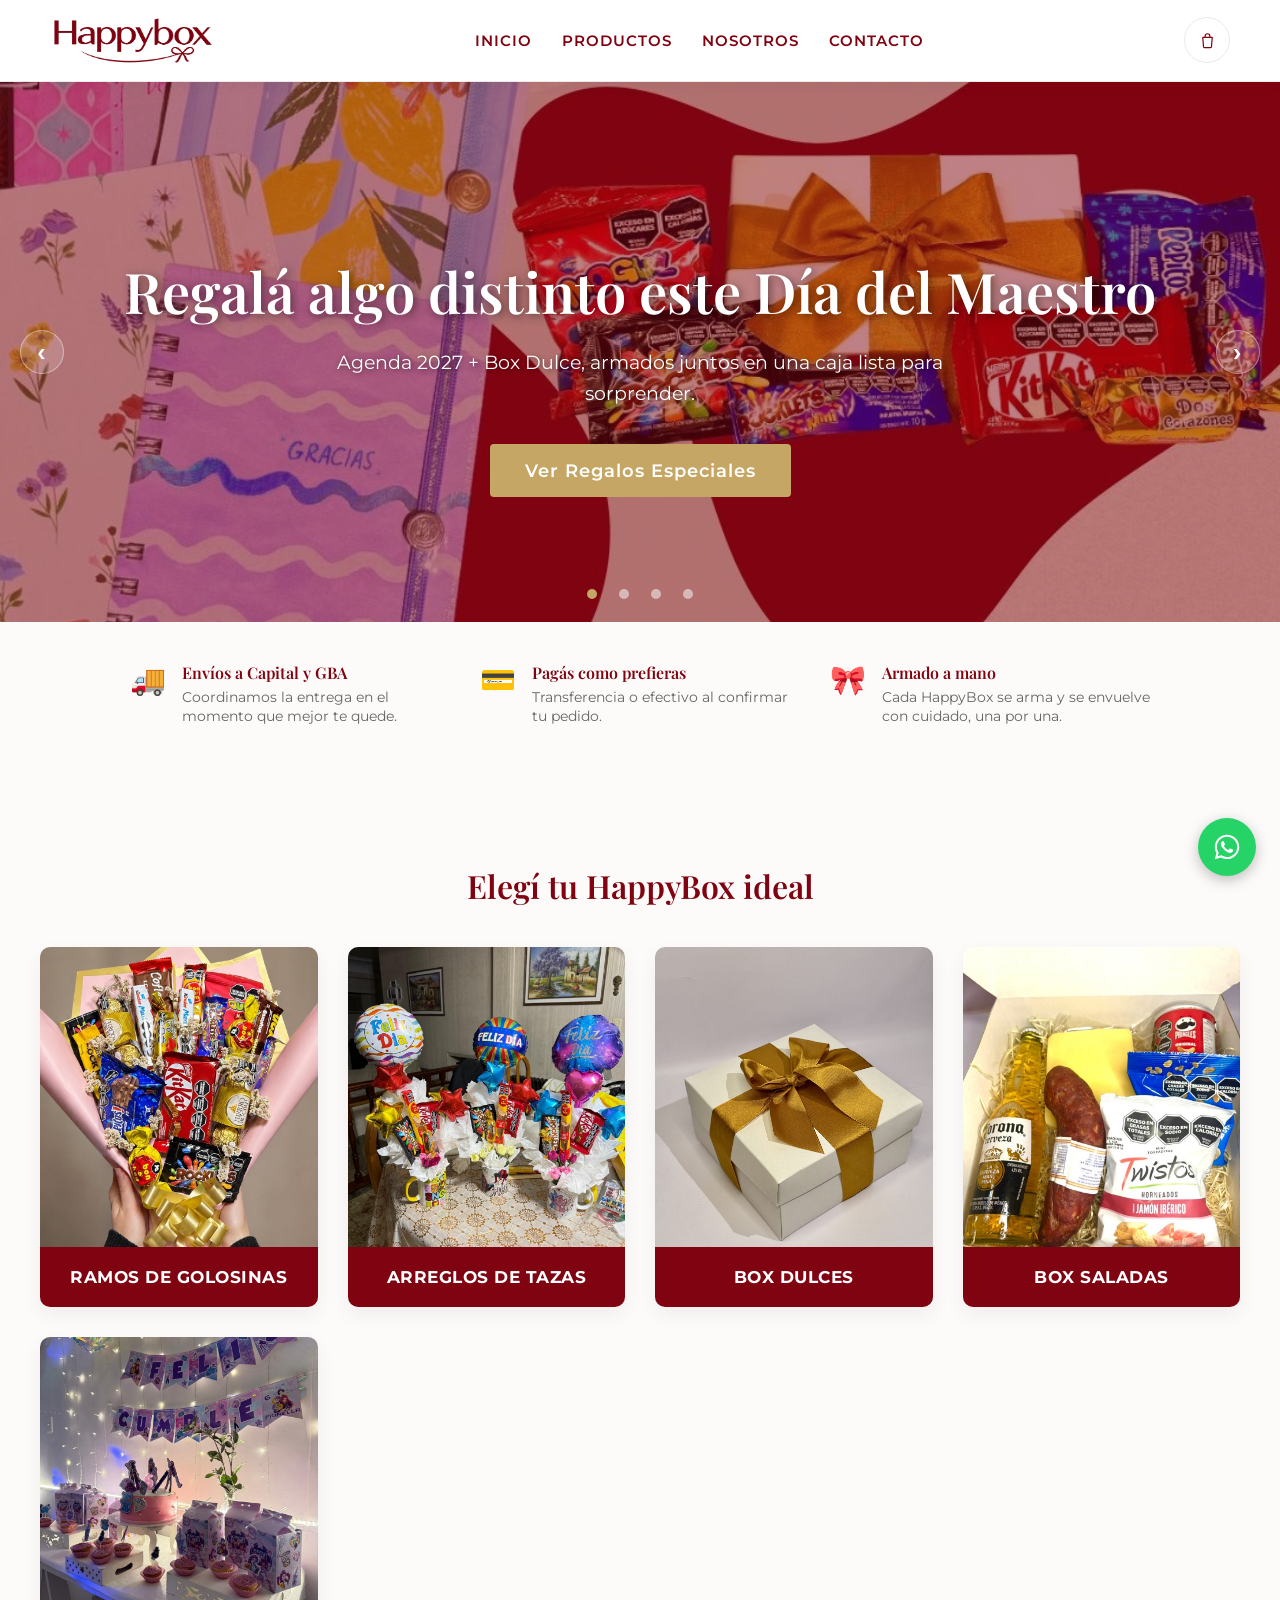
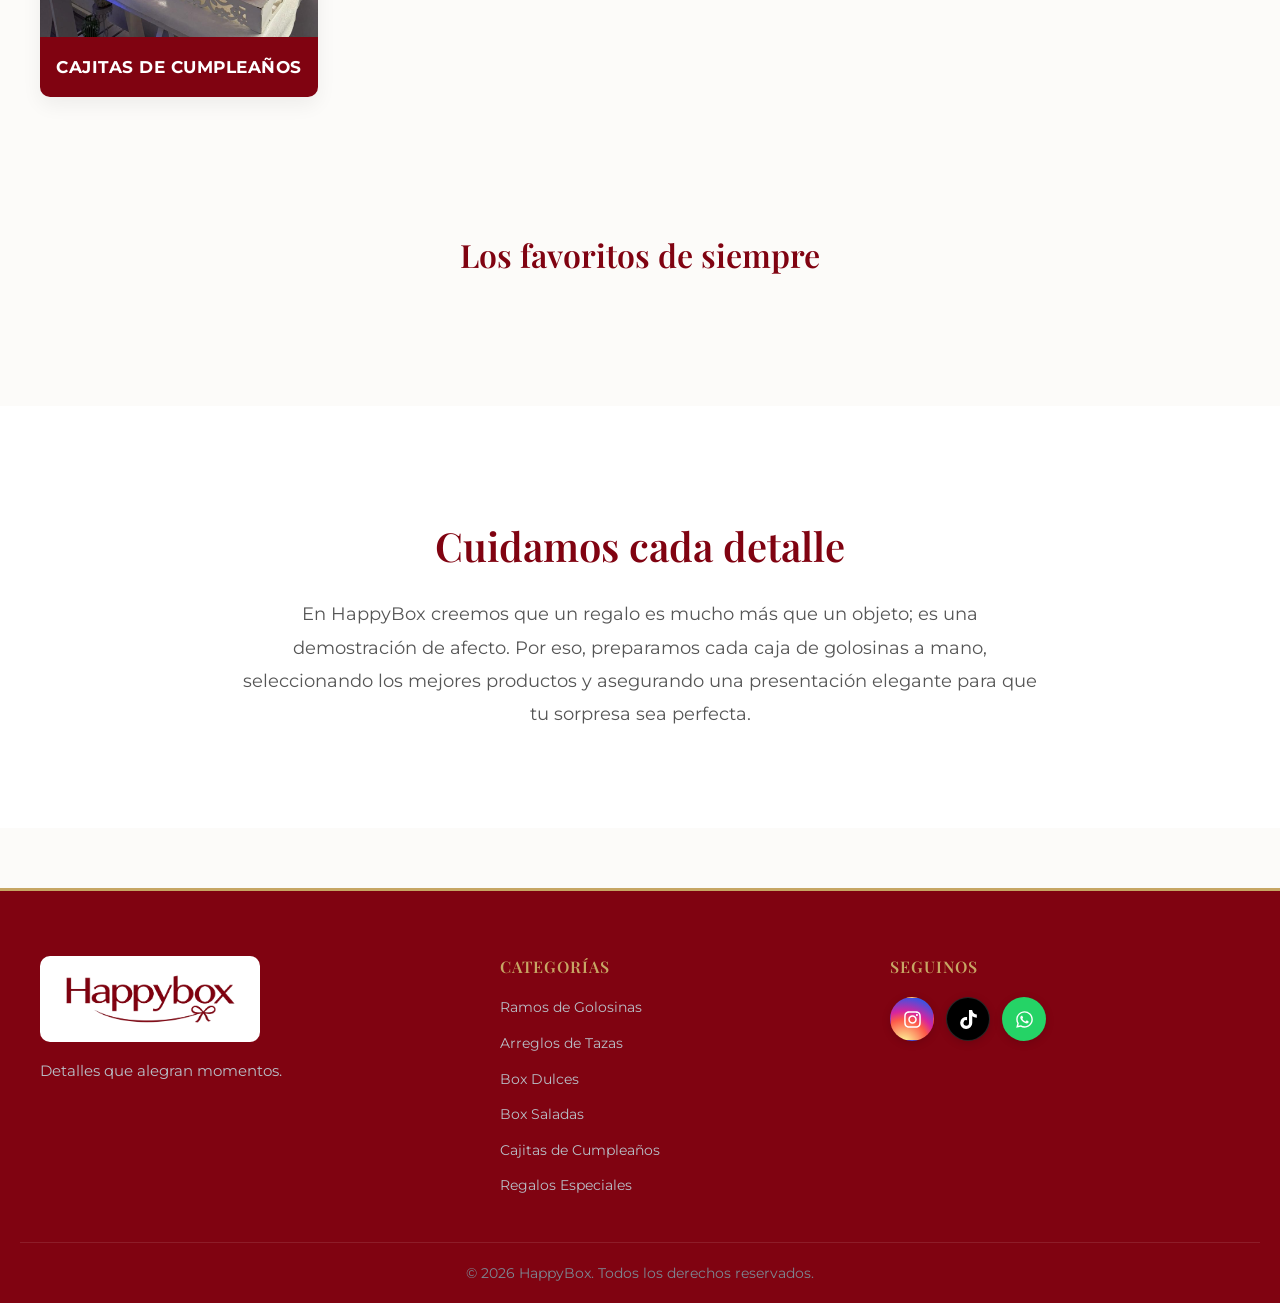
==== index.html @ a30cba70 "Suma la opcion de agregar una rosa artificial a la compra de una box Nuevo check "Sumar [nombre] +$p" ====
<!DOCTYPE html>
<html lang="es">
<head>
    <meta charset="UTF-8">
    <meta name="viewport" content="width=device-width, initial-scale=1.0">
    <title>Happy Box - Detalles que alegran momentos</title>
    <meta name="description" content="HappyBox: ramos y cajas de golosinas armadas a mano para regalar. Cajas dulces, saladas y arreglos con tazas. Envíos a Capital Federal y GBA.">

    <!-- Ícono de la pestaña del navegador -->
    <link rel="icon" href="favicon.ico" sizes="any">
    <link rel="icon" type="image/png" sizes="32x32" href="favicon-32x32.png">
    <link rel="icon" type="image/png" sizes="16x16" href="favicon-16x16.png">
    <link rel="apple-touch-icon" href="apple-touch-icon.png">

    <!-- Vista previa al compartir el link (WhatsApp, Instagram, etc.) -->
    <meta property="og:type" content="website">
    <meta property="og:url" content="https://alejofc08.github.io/WebHappyBox/">
    <meta property="og:title" content="HappyBox - Detalles que alegran momentos">
    <meta property="og:description" content="Ramos y cajas de golosinas armadas a mano para regalar. Elegí tu HappyBox ideal.">
    <meta property="og:image" content="https://alejofc08.github.io/WebHappyBox/box-dulces.jpg">
    <meta name="twitter:card" content="summary_large_image">

    <!-- Importamos tipografías elegantes desde Google Fonts -->
    <link rel="preconnect" href="https://fonts.googleapis.com">
    <link rel="preconnect" href="https://fonts.gstatic.com" crossorigin>
    <link href="https://fonts.googleapis.com/css2?family=Montserrat:wght@300;400;600&family=Playfair+Display:ital,wght@0,400;0,600;1,400&display=swap" rel="stylesheet">

    <!-- Vinculamos el archivo de estilos -->
    <link rel="stylesheet" href="styles.css?v=30">
</head>
<body>

<header class="cabecera-principal">
        <!-- Izquierda: Logo -->
        <div class="logo-contenedor">
            <img src="logo.png?v=2" alt="Happy Box" class="logo-cabecera">
        </div>

        <!-- Centro: Botones de navegación (en celu, panel desplegable) -->
        <nav class="navegacion" id="navegacion-principal">
            <a href="index.html">Inicio</a>
            <a href="productos.html">Productos</a>
            <a href="#nosotros">Nosotros</a>
            <a href="#pie-contacto">Contacto</a>
        </nav>

        <!-- Derecha: Carrito (siempre visible) + menú hamburguesa (solo celu) -->
        <div class="acciones-cabecera">
            <button id="icono-carrito" onclick="abrirCarrito()" aria-label="Ver mi pedido">
                <svg class="icono-bolsa" viewBox="0 0 24 24" fill="none" stroke="currentColor" stroke-width="1.5" stroke-linecap="round" stroke-linejoin="round" aria-hidden="true">
                    <path d="M6 8h12l-1 12a1 1 0 0 1-1 1H8a1 1 0 0 1-1-1L6 8Z"/>
                    <path d="M9 8V6.5a3 3 0 0 1 6 0V8"/>
                </svg>
                <span id="contador-carrito" class="badge-carrito">0</span>
            </button>

            <button id="boton-menu" class="boton-menu" onclick="alternarMenuMobile()" aria-label="Abrir menú" aria-expanded="false" aria-controls="navegacion-principal">
                <svg class="icono-menu" viewBox="0 0 24 24" fill="none" stroke="currentColor" stroke-width="1.5" stroke-linecap="round" aria-hidden="true">
                    <line x1="4" y1="7" x2="20" y2="7"/>
                    <line x1="4" y1="12" x2="20" y2="12"/>
                    <line x1="4" y1="17" x2="20" y2="17"/>
                </svg>
            </button>
        </div>
    </header>

<!-- =========================================
         HERO CARRUSEL (BANNER PRINCIPAL)
         ========================================= -->
    <section class="hero-carrusel" id="hero-carrusel">
        <div class="hero-slide hero-slide-maestro hero-slide-activo">
            <div class="hero-contenido">
                <h2>Regalá algo distinto este Día del Maestro</h2>
                <p>Agenda 2027 + Box Dulce, armados juntos en una caja lista para sorprender.</p>
                <a href="productos.html#cat-especiales" class="btn-hero">Ver Regalos Especiales</a>
            </div>
        </div>
        <div class="hero-slide hero-slide-cumple">
            <div class="hero-contenido">
                <h2>Cajitas de cumpleaños personalizadas</h2>
                <p>Elegí el tema que más le guste y armamos cajitas únicas para repartir en la fiesta.</p>
                <a href="productos.html#cat-cumpleanos" class="btn-hero">Ver Cajitas de Cumpleaños</a>
            </div>
        </div>
        <div class="hero-slide hero-slide-ramo">
            <div class="hero-contenido">
                <h2>El ramo que se puede comer</h2>
                <p>Cambiá las flores por golosinas: armamos tu ramo a mano, para cualquier ocasión.</p>
                <a href="productos.html#cat-ramos" class="btn-hero">Ver Ramos de Golosinas</a>
            </div>
        </div>
        <div class="hero-slide hero-slide-dulces">
            <div class="hero-contenido">
                <h2>Cajas dulces para regalar</h2>
                <p>Una selección de golosinas armada a mano, lista para regalar en cualquier ocasión.</p>
                <a href="productos.html#cat-dulces" class="btn-hero">Ver Box Dulces</a>
            </div>
        </div>

        <button class="hero-flecha hero-flecha-izq" onclick="cambiarSlideHero(-1)" aria-label="Slide anterior">‹</button>
        <button class="hero-flecha hero-flecha-der" onclick="cambiarSlideHero(1)" aria-label="Slide siguiente">›</button>

        <div class="hero-puntos">
            <button class="hero-punto hero-punto-activo" onclick="irASlideHero(0)" aria-label="Ir al slide 1"></button>
            <button class="hero-punto" onclick="irASlideHero(1)" aria-label="Ir al slide 2"></button>
            <button class="hero-punto" onclick="irASlideHero(2)" aria-label="Ir al slide 3"></button>
            <button class="hero-punto" onclick="irASlideHero(3)" aria-label="Ir al slide 4"></button>
        </div>
    </section>

    <!-- =========================================
         FRANJA DE CONFIANZA
         ========================================= -->
    <section class="confianza-franja">
        <div class="confianza-item">
            <span class="confianza-icono">🚚</span>
            <div>
                <h3>Envíos a Capital y GBA</h3>
                <p>Coordinamos la entrega en el momento que mejor te quede.</p>
            </div>
        </div>
        <div class="confianza-item">
            <span class="confianza-icono">💳</span>
            <div>
                <h3>Pagás como prefieras</h3>
                <p>Transferencia o efectivo al confirmar tu pedido.</p>
            </div>
        </div>
        <div class="confianza-item">
            <span class="confianza-icono">🎀</span>
            <div>
                <h3>Armado a mano</h3>
                <p>Cada HappyBox se arma y se envuelve con cuidado, una por una.</p>
            </div>
        </div>
    </section>

    <!-- =========================================
         CATEGORÍAS (acceso rápido al catálogo)
         ========================================= -->
    <section class="categorias-home">
        <h2 class="categorias-titulo">Elegí tu HappyBox ideal</h2>
        <div class="categorias-grid">
            <a href="productos.html#cat-ramos" class="categoria-tile">
                <img src="ramos-de-golosinas.jpg" alt="Ramos de Golosinas">
                <div class="categoria-tile-banner">
                    <h3>Ramos de Golosinas</h3>
                </div>
            </a>
            <a href="productos.html#cat-tazas" class="categoria-tile">
                <img src="arreglos-de-tazas.jpg" alt="Arreglos de Tazas">
                <div class="categoria-tile-banner">
                    <h3>Arreglos de Tazas</h3>
                </div>
            </a>
            <a href="productos.html#cat-dulces" class="categoria-tile">
                <img src="box-dulces.jpg" alt="Box Dulces">
                <div class="categoria-tile-banner">
                    <h3>Box Dulces</h3>
                </div>
            </a>
            <a href="productos.html#cat-saladas" class="categoria-tile">
                <img src="box-saladas.jpg" alt="Box Saladas">
                <div class="categoria-tile-banner">
                    <h3>Box Saladas</h3>
                </div>
            </a>
            <a href="productos.html#cat-cumpleanos" class="categoria-tile">
                <img src="cajitas-cumpleanos.jpg" alt="Cajitas de Cumpleaños" class="categoria-tile-img-cumpleanos">
                <div class="categoria-tile-banner">
                    <h3>Cajitas de Cumpleaños</h3>
                </div>
            </a>
        </div>
    </section>

    <!-- =========================================
         DESTACADOS
         ========================================= -->
    <section class="destacados-seccion">
        <h2 class="destacados-titulo">Los favoritos de siempre</h2>
        <div class="destacados-grid" id="contenedor-destacados"></div>
    </section>

    <!-- =========================================
         SECCIÓN NOSOTROS
         ========================================= -->
    <section class="nosotros" id="nosotros">
        <div class="contenedor-nosotros">
            <h2>Cuidamos cada detalle</h2>
            <p>En HappyBox creemos que un regalo es mucho más que un objeto; es una demostración de afecto. Por eso, preparamos cada caja de golosinas a mano, seleccionando los mejores productos y asegurando una presentación elegante para que tu sorpresa sea perfecta.</p>
        </div>
    </section>

    <!-- ESTO ES EL CARRITO SEPARADO (Modal) -->
    <div id="panel-carrito-overlay" class="panel-oculto">
        <div class="panel-carrito-modal">
            <div class="cabecera-carrito">
                <h2>Tu Pedido</h2>
                <button class="btn-cerrar" onclick="cerrarCarrito()" aria-label="Cerrar">✕</button>
            </div>

            <div id="lista-carrito" class="cuerpo-carrito">
                <p>El carrito está vacío.</p>
            </div>

            <div class="pie-carrito">
                <button class="btn-vaciar" onclick="vaciarCarrito()">Vaciar carrito</button>
                <div class="total-carrito">
                    Total: $<span id="total-precio">0</span>
                </div>
                <button class="btn-whatsapp" onclick="enviarPedidoWhatsApp()">Finalizar y pedir por WhatsApp</button>
            </div>
        </div>
    </div>

    <!-- VISTA RÁPIDA DE PRODUCTO (Modal) -->
    <div id="panel-producto-overlay" class="panel-oculto">
        <div class="panel-producto-modal">
            <button class="btn-cerrar" onclick="cerrarDetalleProducto()" aria-label="Cerrar">✕</button>
            <div class="detalle-producto-imagen-wrap">
                <img id="detalle-producto-imagen" src="" alt="">
                <button class="detalle-imagen-flecha detalle-imagen-flecha-izq" onclick="cambiarImagenModal(-1)" aria-label="Foto anterior">‹</button>
                <button class="detalle-imagen-flecha detalle-imagen-flecha-der" onclick="cambiarImagenModal(1)" aria-label="Foto siguiente">›</button>
                <div class="detalle-imagen-puntos" id="detalle-imagen-puntos"></div>
            </div>
            <div class="detalle-producto-info">
                <h2 id="detalle-producto-nombre"></h2>
                <p id="detalle-producto-descripcion"></p>
                <div class="detalle-producto-precio">$<span id="detalle-producto-precio">0</span></div>
                <div class="detalle-producto-cantidad">
                    <button class="btn-cantidad" onclick="cambiarCantidadModal(-1)" aria-label="Restar uno">−</button>
                    <span id="detalle-producto-cantidad">1</span>
                    <button class="btn-cantidad" onclick="cambiarCantidadModal(1)" aria-label="Sumar uno">+</button>
                </div>

                <label class="detalle-producto-extra" id="detalle-producto-extra-rosa">
                    <input type="checkbox" id="check-agregar-rosa">
                    <img id="extra-rosa-imagen" src="" alt="">
                    <span class="detalle-producto-extra-texto">
                        Sumar <strong id="extra-rosa-nombre"></strong>
                        <span class="detalle-producto-extra-precio">+$<span id="extra-rosa-precio">0</span></span>
                    </span>
                </label>

                <button class="btn-agregar-modal" onclick="confirmarAgregarDesdeModal()">Agregar al carrito</button>
            </div>
        </div>
    </div>

    <!-- =========================================
         FOOTER (PIE DE PÁGINA)
         ========================================= -->
    <footer>
        <div class="footer-contenido">
            <div class="footer-columna footer-marca">
                <!-- Reutilizamos tu logo -->
                <img src="logo.png?v=2" alt="Happy Box Logo" class="logo-footer">
                <p>Detalles que alegran momentos.</p>
            </div>
            <div class="footer-columna">
                <h3>Categorías</h3>
                <ul class="footer-lista footer-lista-links">
                    <li><a href="productos.html#cat-ramos">Ramos de Golosinas</a></li>
                    <li><a href="productos.html#cat-tazas">Arreglos de Tazas</a></li>
                    <li><a href="productos.html#cat-dulces">Box Dulces</a></li>
                    <li><a href="productos.html#cat-saladas">Box Saladas</a></li>
                    <li><a href="productos.html#cat-cumpleanos">Cajitas de Cumpleaños</a></li>
                    <li><a href="productos.html#cat-especiales">Regalos Especiales</a></li>
                </ul>
            </div>
            <div class="footer-columna" id="pie-contacto">
                <h3>Seguinos</h3>
                <div class="redes-links">
                    <a href="https://www.instagram.com/happyboxok?igsi=aG1nbDBicmI5Nmtu" target="_blank" rel="noopener" class="red-social red-social-instagram" aria-label="Instagram">
                        <svg viewBox="0 0 448 512" aria-hidden="true"><path d="M224.1 141c-63.6 0-114.9 51.3-114.9 114.9s51.3 114.9 114.9 114.9S339 319.5 339 255.9 287.7 141 224.1 141zm0 189.6c-41.1 0-74.7-33.5-74.7-74.7s33.5-74.7 74.7-74.7 74.7 33.5 74.7 74.7-33.6 74.7-74.7 74.7zm146.4-194.3c0 14.9-12 26.8-26.8 26.8-14.9 0-26.8-12-26.8-26.8s12-26.8 26.8-26.8 26.8 12 26.8 26.8zm76.1 27.2c-1.7-35.9-9.9-67.7-36.2-93.9-26.2-26.2-58-34.4-93.9-36.2-37-2.1-147.9-2.1-184.9 0-35.8 1.7-67.6 9.9-93.9 36.1s-34.4 58-36.2 93.9c-2.1 37-2.1 147.9 0 184.9 1.7 35.9 9.9 67.7 36.2 93.9s58 34.4 93.9 36.2c37 2.1 147.9 2.1 184.9 0 35.9-1.7 67.7-9.9 93.9-36.2 26.2-26.2 34.4-58 36.2-93.9 2.1-37 2.1-147.8 0-184.8zM398.8 388c-7.8 19.6-22.9 34.7-42.6 42.6-29.5 11.7-99.5 9-132.1 9s-102.7 2.6-132.1-9c-19.6-7.8-34.7-22.9-42.6-42.6-11.7-29.5-9-99.5-9-132.1s-2.6-102.7 9-132.1c7.8-19.6 22.9-34.7 42.6-42.6 29.5-11.7 99.5-9 132.1-9s102.7-2.6 132.1 9c19.6 7.8 34.7 22.9 42.6 42.6 11.7 29.5 9 99.5 9 132.1s2.7 102.7-9 132.1z"/></svg>
                    </a>
                    <a href="https://www.tiktok.com/@happybox.ok?_r=1&_t=ZS-99Ngsh1ErhN" target="_blank" rel="noopener" class="red-social red-social-tiktok" aria-label="TikTok">
                        <svg viewBox="0 0 448 512" aria-hidden="true"><path d="M448,209.91a210.06,210.06,0,0,1-122.77-39.25V349.38A162.55,162.55,0,1,1,185,188.31V278.2a74.62,74.62,0,1,0,52.23,71.18V0l88,0a121.18,121.18,0,0,0,1.86,22.17h0A122.18,122.18,0,0,0,381,102.39a121.43,121.43,0,0,0,67,20.14Z"/></svg>
                    </a>
                    <a href="https://wa.me/5491125329776" target="_blank" rel="noopener" class="red-social red-social-whatsapp" aria-label="WhatsApp">
                        <svg viewBox="0 0 448 512" aria-hidden="true"><path d="M380.9 97.1C339 55.1 283.2 32 223.9 32c-122.4 0-222 99.6-222 222 0 39.1 10.2 77.3 29.6 111L0 480l117.7-30.9c32.4 17.7 68.9 27 106.1 27h.1c122.3 0 224.1-99.6 224.1-222 0-59.3-25.2-115-67.1-157zm-157 341.6c-33.2 0-65.7-8.9-94-25.7l-6.7-4-69.8 18.3L72 359.2l-4.4-7c-18.5-29.4-28.2-63.3-28.2-98.2 0-101.7 82.8-184.5 184.6-184.5 49.3 0 95.6 19.2 130.4 54.1 34.8 34.9 56.2 81.2 56.1 130.5 0 101.8-84.9 184.6-186.6 184.6zm101.2-138.2c-5.5-2.8-32.8-16.2-37.9-18-5.1-1.9-8.8-2.8-12.5 2.8-3.7 5.6-14.3 18-17.6 21.8-3.2 3.7-6.5 4.2-12 1.4-32.6-16.3-54-29.1-75.5-66-5.7-9.8 5.7-9.1 16.3-30.3 1.8-3.7.9-6.9-.5-9.7-1.4-2.8-12.5-30.1-17.1-41.2-4.5-10.8-9.1-9.3-12.5-9.5-3.2-.2-6.9-.2-10.6-.2-3.7 0-9.7 1.4-14.8 6.9-5.1 5.6-19.4 19-19.4 46.3 0 27.3 19.9 53.7 22.6 57.4 2.8 3.7 39.1 59.7 94.8 83.8 35.2 15.2 49 16.5 66.6 13.9 10.7-1.6 32.8-13.4 37.4-26.4 4.6-13 4.6-24.1 3.2-26.4-1.3-2.5-5-3.9-10.5-6.6z"/></svg>
                    </a>
                </div>
            </div>
        </div>
        <div class="footer-bottom">
            <p>&copy; 2026 HappyBox. Todos los derechos reservados.</p>
        </div>
    </footer>

    <!-- Botón flotante de WhatsApp -->
    <a href="https://wa.me/5491125329776?text=%C2%A1Hola%20HappyBox!%20Quiero%20hacer%20una%20consulta"
       target="_blank" rel="noopener" class="boton-whatsapp-flotante" aria-label="Chatear por WhatsApp">
        <svg viewBox="0 0 448 512" aria-hidden="true">
            <path d="M380.9 97.1C339 55.1 283.2 32 223.9 32c-122.4 0-222 99.6-222 222 0 39.1 10.2 77.3 29.6 111L0 480l117.7-30.9c32.4 17.7 68.9 27 106.1 27h.1c122.3 0 224.1-99.6 224.1-222 0-59.3-25.2-115-67.1-157zm-157 341.6c-33.2 0-65.7-8.9-94-25.7l-6.7-4-69.8 18.3L72 359.2l-4.4-7c-18.5-29.4-28.2-63.3-28.2-98.2 0-101.7 82.8-184.5 184.6-184.5 49.3 0 95.6 19.2 130.4 54.1 34.8 34.9 56.2 81.2 56.1 130.5 0 101.8-84.9 184.6-186.6 184.6zm101.2-138.2c-5.5-2.8-32.8-16.2-37.9-18-5.1-1.9-8.8-2.8-12.5 2.8-3.7 5.6-14.3 18-17.6 21.8-3.2 3.7-6.5 4.2-12 1.4-32.6-16.3-54-29.1-75.5-66-5.7-9.8 5.7-9.1 16.3-30.3 1.8-3.7.9-6.9-.5-9.7-1.4-2.8-12.5-30.1-17.1-41.2-4.5-10.8-9.1-9.3-12.5-9.5-3.2-.2-6.9-.2-10.6-.2-3.7 0-9.7 1.4-14.8 6.9-5.1 5.6-19.4 19-19.4 46.3 0 27.3 19.9 53.7 22.6 57.4 2.8 3.7 39.1 59.7 94.8 83.8 35.2 15.2 49 16.5 66.6 13.9 10.7-1.6 32.8-13.4 37.4-26.4 4.6-13 4.6-24.1 3.2-26.4-1.3-2.5-5-3.9-10.5-6.6z"/>
        </svg>
    </a>

    <script src="script.js?v=19"></script>
</body>
</html>
---- styles.css ----
/* =========================================
   PALETA DE COLORES Y ESTILOS GENERALES
   ========================================= */
:root {
    --bordo: #800311; /* Color principal de marca, tomado del logo */
    --bordo-oscuro: #5C020C;
    --dorado: #C6A664; /* Acento cálido, complementa al bordo */
    --dorado-oscuro: #ab8e53;
    --fondo-claro: #FCFBF9; /* Blanco apenas cálido */
    --texto-oscuro: #333333;
}

html {
    scroll-behavior: smooth;
}

body {
    font-family: 'Montserrat', sans-serif;
    margin: 0;
    padding: 0;
    background-color: var(--fondo-claro);
    color: var(--texto-oscuro);
}

/* TIPOGRAFÍAS PARA TÍTULOS */
h1, h2, h3, .precio {
    font-family: 'Playfair Display', serif;
    color: var(--bordo);
    font-weight: 600;
}

/* =========================================
   CABECERA MINIMALISTA Y NAVEGACIÓN
   ========================================= */
.cabecera-principal {
    background-color: #ffffff;
    display: flex;
    flex-direction: row;
    flex-wrap: wrap; /* Si no entra todo en una fila, baja de línea en vez de aplastarse */
    row-gap: 12px;
    justify-content: space-between; /* Distribuye: Izquierda, Centro, Derecha */
    align-items: center; /* Alinea todo al medio verticalmente */
    padding: 15px 50px; /* Márgenes internos de la barra */
    border-bottom: 1px solid #eaeaea;
    box-shadow: 0 4px 15px rgba(0,0,0,0.03);
    position: sticky; /* La barra te acompaña al bajar */
    top: 0;
    z-index: 100;
    width: 100%;
    box-sizing: border-box;
}

.logo-contenedor {
    display: flex;
    align-items: center;
}

.logo-cabecera {
    width: 165px; /* El isotipo nuevo es un wordmark ancho, no un ícono cuadrado */
    height: auto;
}

/* MENÚ DE NAVEGACIÓN */
.navegacion {
    display: flex;
    gap: 30px; 
}

.navegacion a {
    text-decoration: none;
    color: var(--bordo);
    font-family: 'Montserrat', sans-serif;
    font-weight: 600;
    font-size: 0.95rem;
    text-transform: uppercase;
    letter-spacing: 1px;
    transition: color 0.3s;
}

.navegacion a:hover {
    color: var(--dorado);
}

/* BOTÓN DEL CARRITO EN CABECERA (minimalista: solo ícono + contador) */
#icono-carrito {
    position: relative;
    background-color: transparent;
    color: var(--bordo);
    border: 1px solid #eaeaea;
    width: 46px;
    height: 46px;
    padding: 0;
    border-radius: 50%;
    cursor: pointer;
    display: flex;
    align-items: center;
    justify-content: center;
    transition: all 0.3s ease;
    flex-shrink: 0;
}

#icono-carrito:hover {
    background-color: var(--fondo-claro);
    border-color: var(--dorado);
    transform: translateY(-2px);
}

.icono-bolsa {
    width: 19px;
    height: 19px;
}

.badge-carrito {
    position: absolute;
    top: -4px;
    right: -4px;
    min-width: 20px;
    height: 20px;
    padding: 0 4px;
    border-radius: 50%;
    background-color: var(--dorado);
    color: white;
    font-family: 'Montserrat', sans-serif;
    font-size: 0.7rem;
    font-weight: 700;
    line-height: 20px;
    text-align: center;
    box-shadow: 0 2px 6px rgba(0,0,0,0.15);
}

.badge-carrito.badge-oculta {
    display: none;
}

/* Agrupa carrito + botón hamburguesa a la derecha de la cabecera */
.acciones-cabecera {
    display: flex;
    align-items: center;
    gap: 10px;
    flex-shrink: 0;
}

/* BOTÓN DE MENÚ HAMBURGUESA (solo aparece en mobile, ver media query) */
.boton-menu {
    display: none;
    position: relative;
    background-color: transparent;
    color: var(--bordo);
    border: 1px solid #eaeaea;
    width: 46px;
    height: 46px;
    padding: 0;
    border-radius: 50%;
    cursor: pointer;
    align-items: center;
    justify-content: center;
    transition: all 0.3s ease;
    flex-shrink: 0;
}

.boton-menu:hover {
    background-color: var(--fondo-claro);
    border-color: var(--dorado);
}

.icono-menu {
    width: 20px;
    height: 20px;
}

/* =========================================
   CATÁLOGO DE PRODUCTOS
   ========================================= */
.contenedor {
    max-width: 1200px;
    margin: 50px auto;
    padding: 0 15px;
}

.productos-completo {
    display: flex;
    flex-wrap: wrap;
    gap: 30px; 
    justify-content: center; 
}

/* Misma tarjeta que "Destacados" del home: foto + cartel bordo con
   nombre y precio (sin descripción ni botón visibles en la tarjeta;
   el detalle se ve en la vista rápida al tocarla). */
.tarjeta-producto {
    width: calc(33.33% - 40px); /* 3 productos por fila en PC */
    box-sizing: border-box;
}

.tarjeta-producto img {
    height: 260px;
}

/* BOTÓN DE AGREGAR AL CARRITO (GLOBAL) */
button {
    background-color: var(--bordo);
    color: white;
    border: none;
    padding: 12px 18px;
    border-radius: 4px;
    cursor: pointer;
    font-size: 1rem;
    font-family: 'Montserrat', sans-serif;
    font-weight: 600;
    width: 100%;
    transition: all 0.3s;
    letter-spacing: 0.5px;
}

button:hover {
    background-color: var(--dorado);
}

/* =========================================
   VENTANA SEPARADA DEL CARRITO (MODAL)
   ========================================= */
#panel-carrito-overlay {
    position: fixed;
    top: 0;
    left: 0;
    width: 100%;
    height: 100%;
    background-color: rgba(128, 3, 17, 0.8);
    display: flex;
    justify-content: center;
    align-items: center;
    z-index: 1000;
    opacity: 0;
    visibility: hidden;
    transition: 0.3s;
    padding: 20px;
    box-sizing: border-box;
}

#panel-carrito-overlay.panel-visible {
    opacity: 1;
    visibility: visible;
}

.panel-carrito-modal {
    background: white;
    padding: 30px 35px;
    border-radius: 8px;
    box-shadow: 0 15px 35px rgba(0,0,0,0.2);
    width: 100%;
    max-width: 520px;
    max-height: 85vh;
    box-sizing: border-box;
    display: flex;
    flex-direction: column;
    position: relative;
}

.cabecera-carrito {
    display: flex;
    justify-content: space-between;
    align-items: center;
    border-bottom: 2px solid var(--dorado);
    margin-bottom: 10px;
    padding-bottom: 15px;
    flex-shrink: 0;
}

.cabecera-carrito h2 {
    margin: 0;
    font-size: 1.8rem;
}

.btn-cerrar {
    background-color: transparent;
    color: #999;
    width: auto;
    padding: 5px 10px;
    font-size: 1.2rem;
    border-radius: 50%;
}

.btn-cerrar:hover {
    background-color: #f5f5f5;
    color: var(--bordo);
}

/* Cuerpo con scroll propio: el header y el pie quedan siempre visibles */
.cuerpo-carrito {
    overflow-y: auto;
    flex: 1 1 auto;
    min-height: 80px;
}

.item-carrito {
    display: grid;
    grid-template-columns: 52px 1fr auto;
    grid-template-rows: auto auto;
    column-gap: 14px;
    align-items: center;
    border-bottom: 1px solid #eaeaea;
    padding: 14px 0;
}

.item-imagen {
    grid-row: 1 / 3;
    width: 52px;
    height: 52px;
    object-fit: cover;
    border-radius: 6px;
    background-color: var(--fondo-claro);
}

.item-info {
    display: flex;
    flex-direction: column;
    gap: 2px;
}

.item-nombre {
    font-weight: 600;
    color: var(--bordo);
}

.item-precio-unitario {
    font-size: 0.8rem;
    color: #999;
}

.item-subtotal {
    grid-column: 3;
    grid-row: 1;
    font-weight: 600;
    color: var(--bordo);
    justify-self: end;
}

.item-cantidad-controles {
    grid-column: 2;
    grid-row: 2;
    display: flex;
    align-items: center;
    gap: 10px;
}

.btn-cantidad {
    width: 26px;
    height: 26px;
    padding: 0;
    border-radius: 50%;
    background-color: var(--fondo-claro);
    color: var(--bordo);
    border: 1px solid #e0d9cb;
    font-size: 1rem;
    line-height: 1;
    display: flex;
    align-items: center;
    justify-content: center;
}

.btn-cantidad:hover {
    background-color: var(--dorado);
    color: white;
    border-color: var(--dorado);
}

.item-cantidad {
    min-width: 18px;
    text-align: center;
    font-weight: 600;
}

.btn-quitar {
    grid-column: 3;
    grid-row: 2;
    justify-self: end;
    width: auto;
    background: transparent;
    color: #bbb;
    padding: 4px 6px;
    font-size: 0.95rem;
}

.btn-quitar:hover {
    color: #c0392b;
    background-color: #fdf1f0;
}

.carrito-vacio {
    text-align: center;
    padding: 40px 10px;
    color: #999;
}

.carrito-vacio-icono {
    width: 40px;
    height: 40px;
    display: block;
    margin: 0 auto 10px;
    opacity: 0.6;
}

.carrito-vacio-sub {
    font-size: 0.85rem;
    margin-top: 5px;
}

.pie-carrito {
    flex-shrink: 0;
    border-top: 1px solid #eaeaea;
    margin-top: 10px;
    padding-top: 15px;
}

.btn-vaciar {
    width: auto;
    background: transparent;
    color: #999;
    padding: 0;
    font-size: 0.8rem;
    font-weight: 400;
    text-decoration: underline;
}

.btn-vaciar:hover {
    background: transparent;
    color: #c0392b;
}

.total-carrito {
    font-size: 1.6rem;
    font-weight: 600;
    margin-top: 10px;
    text-align: right;
    color: var(--bordo);
    font-family: 'Playfair Display', serif;
}

.btn-whatsapp {
    background-color: var(--bordo);
    margin-top: 18px;
    padding: 15px;
}

.btn-whatsapp:hover {
    background-color: var(--dorado);
}

/* =========================================
   VISTA RÁPIDA DE PRODUCTO (MODAL)
   ========================================= */
#panel-producto-overlay {
    position: fixed;
    top: 0;
    left: 0;
    width: 100%;
    height: 100%;
    background-color: rgba(128, 3, 17, 0.8);
    display: flex;
    justify-content: center;
    align-items: center;
    z-index: 1000;
    opacity: 0;
    visibility: hidden;
    transition: 0.3s;
    padding: 20px;
    box-sizing: border-box;
}

#panel-producto-overlay.panel-visible {
    opacity: 1;
    visibility: visible;
}

.panel-producto-modal {
    background: white;
    border-radius: 10px;
    box-shadow: 0 15px 35px rgba(0,0,0,0.2);
    width: 100%;
    max-width: 760px;
    max-height: 90vh;
    overflow-y: auto;
    display: flex;
    position: relative;
}

.panel-producto-modal .btn-cerrar {
    position: absolute;
    top: 12px;
    right: 12px;
    background-color: rgba(255,255,255,0.85);
    z-index: 2;
}

.detalle-producto-imagen-wrap {
    position: relative;
    width: 45%;
    flex-shrink: 0;
    overflow: hidden;
}

#detalle-producto-imagen {
    width: 100%;
    height: 100%;
    object-fit: cover;
    display: block;
}

.detalle-imagen-flecha {
    position: absolute;
    top: 50%;
    transform: translateY(-50%);
    width: 32px;
    height: 32px;
    padding: 0;
    border-radius: 50%;
    background-color: rgba(255,255,255,0.8);
    color: var(--bordo);
    border: none;
    font-size: 1.2rem;
    line-height: 1;
    display: flex;
    align-items: center;
    justify-content: center;
}

.detalle-imagen-flecha:hover {
    background-color: white;
}

.detalle-imagen-flecha-izq {
    left: 8px;
}

.detalle-imagen-flecha-der {
    right: 8px;
}

.detalle-imagen-puntos {
    position: absolute;
    bottom: 10px;
    left: 50%;
    transform: translateX(-50%);
    display: flex;
    gap: 6px;
}

.detalle-imagen-punto {
    width: 8px;
    height: 8px;
    padding: 0;
    border-radius: 50%;
    background-color: rgba(255,255,255,0.55);
    border: none;
}

.detalle-imagen-punto-activo {
    background-color: white;
}

.detalle-producto-info {
    padding: 35px 30px;
    display: flex;
    flex-direction: column;
    flex: 1;
    min-width: 0;
}

#detalle-producto-nombre {
    margin: 0 0 15px;
    font-size: 1.7rem;
}

#detalle-producto-descripcion {
    color: #666;
    line-height: 1.6;
    margin: 0 0 20px;
    white-space: pre-line;
}

.detalle-producto-precio {
    font-size: 2rem;
    font-family: 'Playfair Display', serif;
    color: var(--dorado);
    margin-bottom: 25px;
}

.detalle-producto-cantidad {
    display: flex;
    align-items: center;
    gap: 16px;
    margin-bottom: 25px;
}

.detalle-producto-cantidad span {
    font-weight: 600;
    font-size: 1.2rem;
    min-width: 24px;
    text-align: center;
}

/* Check "Sumar rosa de plástico" (u otro complemento) dentro del modal de
   cualquier producto. Oculto por default: JS lo muestra en "flex" solo si
   hay un producto "extra" cargado en la planilla. */
.detalle-producto-extra {
    display: none;
    align-items: center;
    gap: 12px;
    margin-bottom: 25px;
    padding: 10px 12px;
    border: 1px solid #eaeaea;
    border-radius: 6px;
    cursor: pointer;
    transition: border-color 0.2s ease;
}

.detalle-producto-extra:has(input:checked) {
    border-color: var(--dorado);
    background-color: var(--fondo-claro);
}

.detalle-producto-extra input[type="checkbox"] {
    width: 18px;
    height: 18px;
    flex-shrink: 0;
    accent-color: var(--bordo);
}

.detalle-producto-extra img {
    width: 42px;
    height: 42px;
    object-fit: cover;
    border-radius: 4px;
    flex-shrink: 0;
    background-color: var(--fondo-claro);
}

.detalle-producto-extra-texto {
    font-size: 0.95rem;
    color: #444;
}

.detalle-producto-extra-precio {
    color: var(--dorado);
    font-weight: 600;
}

.btn-agregar-modal {
    background-color: var(--bordo);
    margin-top: auto;
}

.btn-agregar-modal:hover {
    background-color: var(--dorado);
}

@media (max-width: 700px) {
    .panel-producto-modal {
        flex-direction: column;
        max-height: 85vh;
    }

    .detalle-producto-imagen-wrap {
        width: 100%;
        height: 220px;
    }
}

/* =========================================
   RESPONSIVE INTERMEDIO (TABLETS / LAPTOPS CHICAS)
   Achica un poco la cabecera antes de que le falte espacio
   ========================================= */
@media (max-width: 1024px) {
    .cabecera-principal {
        padding: 15px 25px;
    }

    .navegacion {
        gap: 16px;
    }

    .navegacion a {
        font-size: 0.85rem;
    }
}

/* =========================================
   RESPONSIVE (ADAPTACIÓN A CELULARES)
   ========================================= */
@media (max-width: 768px) {
    .cabecera-principal {
        /* Fila única y compacta (logo + acciones) para que la cabecera fija
           no ocupe media pantalla; el menú de links se abre como panel aparte. */
        flex-direction: row;
        flex-wrap: nowrap;
        justify-content: space-between;
        gap: 10px;
        padding: 12px 20px;
        position: sticky;
        top: 0;
    }

    .logo-cabecera {
        width: 130px; /* Más chico que en desktop para que entre todo en una fila */
    }

    .boton-menu {
        display: flex; /* Solo se ve en mobile */
    }

    /* En mobile, el <nav> deja de estar en la fila y pasa a ser un panel
       desplegable debajo de la cabecera (fija gracias a la posición del header). */
    .navegacion {
        position: absolute;
        top: 100%;
        left: 0;
        right: 0;
        flex-direction: column;
        gap: 0;
        background-color: #ffffff;
        border-top: 1px solid #eaeaea;
        box-shadow: 0 12px 20px rgba(0,0,0,0.08);
        max-height: 0;
        overflow: hidden;
        opacity: 0;
        visibility: hidden;
        transition: max-height 0.3s ease, opacity 0.2s ease;
    }

    .navegacion.navegacion-abierta {
        max-height: 300px;
        opacity: 1;
        visibility: visible;
    }

    .navegacion a {
        padding: 16px 20px;
        border-bottom: 1px solid #f5f5f5;
    }

    .tarjeta-producto {
        width: 100%; /* Las cajas ocupan todo el ancho en celulares */
    }

    /* Botones más grandes para tocar cómodo con el dedo */
    .btn-cantidad {
        width: 34px;
        height: 34px;
        font-size: 1.2rem;
    }

    .btn-quitar {
        padding: 8px;
        font-size: 1.1rem;
    }

    .btn-cerrar {
        width: 38px;
        height: 38px;
        padding: 0;
        display: flex;
        align-items: center;
        justify-content: center;
    }

    .panel-carrito-modal {
        padding: 22px 18px;
    }
}

/* =========================================
   HERO CARRUSEL (BANNER PRINCIPAL)
   ========================================= */
.hero-carrusel {
    position: relative;
    height: 60vh;
    min-height: 450px;
    overflow: hidden;
}

.hero-slide {
    background-size: cover;
    background-position: center;
    position: absolute;
    inset: 0;
    display: flex;
    justify-content: center;
    align-items: center;
    text-align: center;
    color: white;
    padding: 0 20px;
    opacity: 0;
    visibility: hidden;
    transition: opacity 0.6s ease;
}

/* Cada slide con su propia foto, siempre con un velo en bordo encima para
   que el texto blanco se lea bien */
.hero-slide-cumple {
    background-image: linear-gradient(rgba(128, 3, 17, 0.5), rgba(128, 3, 17, 0.5)), url('cajitas-cumpleanos.jpg');
    background-position: center 75%;
}

.hero-slide-ramo {
    background-image: linear-gradient(rgba(128, 3, 17, 0.45), rgba(128, 3, 17, 0.45)), url('ramos-de-golosinas.jpg');
    background-position: center 30%;
}

.hero-slide-dulces {
    background-image: linear-gradient(rgba(128, 3, 17, 0.5), rgba(128, 3, 17, 0.5)), url('box-dulces.jpg');
}

.hero-slide-maestro {
    background-image: linear-gradient(rgba(128, 3, 17, 0.5), rgba(128, 3, 17, 0.5)), url('dia-del-maestro.jpg');
}

/* Banner promocional estático (sin rotación) para el catálogo: misma foto y
   texto que el slide de Día del Maestro del home, pero fijo, sin flechas ni
   puntos. Reusa .hero-contenido y .btn-hero para el texto y el botón. */
.banner-promo {
    display: flex;
    justify-content: center;
    align-items: center;
    text-align: center;
    color: white;
    padding: 70px 20px;
    background-size: cover;
    background-position: center;
}

.banner-promo-maestro {
    background-image: linear-gradient(rgba(128, 3, 17, 0.5), rgba(128, 3, 17, 0.5)), url('dia-del-maestro.jpg');
}

.hero-slide-activo {
    opacity: 1;
    visibility: visible;
}

.hero-contenido h2 {
    font-size: 3.5rem;
    color: white;
    margin-bottom: 15px;
    text-shadow: 2px 2px 10px rgba(0,0,0,0.5);
}

.hero-contenido p {
    font-size: 1.2rem;
    margin-bottom: 35px;
    max-width: 700px;
    margin-left: auto;
    margin-right: auto;
    line-height: 1.6;
    text-shadow: 1px 1px 5px rgba(0,0,0,0.5);
}

.btn-hero {
    display: inline-block;
    background-color: var(--dorado);
    color: white;
    text-decoration: none;
    padding: 16px 35px;
    border-radius: 4px;
    font-family: 'Montserrat', sans-serif;
    font-weight: 600;
    font-size: 1.1rem;
    transition: all 0.3s ease;
    letter-spacing: 1px;
}

.btn-hero:hover {
    background-color: var(--dorado-oscuro);
    transform: translateY(-3px);
    box-shadow: 0 10px 20px rgba(0,0,0,0.2);
}

.hero-flecha {
    position: absolute;
    top: 50%;
    transform: translateY(-50%);
    z-index: 5;
    width: 44px;
    height: 44px;
    padding: 0;
    border-radius: 50%;
    background-color: rgba(255,255,255,0.15);
    border: 1px solid rgba(255,255,255,0.4);
    color: white;
    font-size: 1.6rem;
    line-height: 1;
    display: flex;
    align-items: center;
    justify-content: center;
}

.hero-flecha:hover {
    background-color: rgba(255,255,255,0.3);
}

.hero-flecha-izq {
    left: 20px;
}

.hero-flecha-der {
    right: 20px;
}

.hero-puntos {
    position: absolute;
    bottom: 12px;
    left: 50%;
    transform: translateX(-50%);
    z-index: 5;
    display: flex;
}

/* El punto visible mide 10px, pero el botón es más grande para que sea
   fácil tocarlo con el dedo sin que se vea como un bloque gigante */
.hero-punto {
    width: 32px;
    height: 32px;
    padding: 0;
    background: transparent;
    border: none;
    display: flex;
    align-items: center;
    justify-content: center;
}

.hero-punto::after {
    content: '';
    width: 10px;
    height: 10px;
    border-radius: 50%;
    background-color: rgba(255,255,255,0.5);
}

.hero-punto-activo::after {
    background-color: var(--dorado);
}

@media (max-width: 600px) {
    .hero-flecha {
        display: none; /* En mobile el texto puede ocupar varias líneas y las flechas quedaban encima */
    }
}

/* =========================================
   FRANJA DE CONFIANZA
   ========================================= */
.confianza-franja {
    max-width: 1100px;
    margin: 0 auto;
    padding: 40px 20px;
    display: flex;
    flex-wrap: wrap;
    justify-content: center;
    gap: 30px;
}

.confianza-item {
    flex: 1 1 260px;
    max-width: 320px;
    display: flex;
    align-items: flex-start;
    gap: 16px;
}

.confianza-icono {
    font-size: 1.8rem;
    flex-shrink: 0;
}

.confianza-item h3 {
    font-size: 1rem;
    margin: 0 0 5px;
}

.confianza-item p {
    font-size: 0.88rem;
    color: #666;
    line-height: 1.4;
    margin: 0;
}

/* =========================================
   DESTACADOS (home)
   ========================================= */
.destacados-seccion {
    max-width: 1200px;
    margin: 0 auto;
    padding: 20px 20px 90px;
    text-align: center;
}

.destacados-titulo {
    font-size: 2rem;
    margin-bottom: 40px;
}

.destacados-grid {
    display: flex;
    flex-wrap: wrap;
    justify-content: center;
    gap: 30px;
}

/* Tarjeta de producto compartida entre "Destacados" (home) y el catálogo:
   foto + cartel bordo con nombre y precio. */
.tarjeta-producto,
.destacado-tarjeta {
    background: white;
    border-radius: 8px;
    overflow: hidden;
    box-shadow: 0 8px 20px rgba(0,0,0,0.04);
    transition: transform 0.3s ease, box-shadow 0.3s ease;
    cursor: pointer;
    position: relative;
    display: flex;
    flex-direction: column;
}

.destacado-tarjeta {
    width: calc(25% - 23px);
    min-width: 220px;
    flex: 1 1 220px;
    max-width: 270px;
}

/* En touch no existe ":hover", así que por defecto mostramos una etiqueta
   chica y permanente para que se note que la tarjeta es tocable sin tapar
   la foto. En dispositivos con mouse la cambiamos por el overlay grande
   que solo aparece al pasar por encima. */
.tarjeta-producto::after,
.destacado-tarjeta::after {
    content: 'Ver producto';
    position: absolute;
    bottom: 10px;
    right: 10px;
    background-color: rgba(128, 3, 17, 0.88);
    color: white;
    font-weight: 600;
    font-size: 0.7rem;
    letter-spacing: 0.3px;
    padding: 5px 12px;
    border-radius: 20px;
    pointer-events: none;
}

@media (hover: hover) {
    .tarjeta-producto::after,
    .destacado-tarjeta::after {
        top: 0;
        left: 0;
        right: 0;
        bottom: auto;
        display: flex;
        align-items: center;
        justify-content: center;
        background-color: rgba(128, 3, 17, 0.55);
        font-size: 0.9rem;
        border-radius: 0;
        padding: 0;
        opacity: 0;
        transition: opacity 0.3s ease;
    }

    .tarjeta-producto::after {
        height: 260px;
    }

    .destacado-tarjeta::after {
        height: 190px;
    }

    .tarjeta-producto:hover::after,
    .destacado-tarjeta:hover::after {
        opacity: 1;
    }
}

.tarjeta-producto:hover,
.destacado-tarjeta:hover {
    transform: translateY(-5px);
    box-shadow: 0 12px 25px rgba(128, 3, 17, 0.1);
}

.tarjeta-producto img,
.destacado-tarjeta img {
    width: 100%;
    object-fit: cover;
}

.destacado-tarjeta img {
    height: 190px;
}

.producto-banner {
    background-color: var(--bordo);
    color: white;
    padding: 16px 14px;
    margin-top: auto;
}

.producto-banner h3 {
    color: white;
    font-size: 1rem;
    font-family: 'Montserrat', sans-serif;
    font-weight: 700;
    text-transform: uppercase;
    letter-spacing: 0.5px;
    margin: 0 0 6px;
}

.producto-precio {
    color: var(--dorado);
    font-family: 'Playfair Display', serif;
    font-size: 1.2rem;
    font-weight: 600;
}

/* =========================================
   SECCIÓN NOSOTROS
   ========================================= */
.nosotros {
    background-color: #ffffff;
    padding: 80px 20px;
    text-align: center;
}

.contenedor-nosotros {
    max-width: 800px;
    margin: 0 auto;
}

.contenedor-nosotros h2 {
    font-size: 2.5rem;
    margin-bottom: 25px;
}

.contenedor-nosotros p {
    font-size: 1.15rem;
    color: #555;
    line-height: 1.8;
}

/* =========================================
   CATEGORÍAS (home) Y CATÁLOGO
   ========================================= */
.categorias-home {
    max-width: 1200px;
    margin: 0 auto;
    padding: 70px 20px 90px;
    text-align: center;
}

.categorias-titulo {
    font-size: 2rem;
    margin-bottom: 40px;
}

.categorias-grid {
    display: grid;
    grid-template-columns: repeat(auto-fit, minmax(230px, 1fr));
    gap: 30px;
}

.categoria-tile {
    background: white;
    border-radius: 10px;
    overflow: hidden;
    text-decoration: none;
    box-shadow: 0 8px 20px rgba(0,0,0,0.06);
    transition: transform 0.3s ease, box-shadow 0.3s ease;
    display: flex;
    flex-direction: column;
}

.categoria-tile:hover {
    transform: translateY(-6px);
    box-shadow: 0 14px 28px rgba(128, 3, 17, 0.15);
}

.categoria-tile img {
    width: 100%;
    height: 300px;
    object-fit: cover;
}

/* La foto de la torta/cajitas de cumpleaños es vertical: sin esto se ve
   solo el cartel de arriba y no las cajitas */
.categoria-tile-img-cumpleanos {
    object-position: center 75%;
}

.categoria-tile-banner {
    background-color: var(--bordo);
    padding: 20px 16px;
    text-align: center;
}

.categoria-tile-banner h3 {
    color: white;
    font-family: 'Montserrat', sans-serif;
    font-weight: 700;
    font-size: 1.05rem;
    text-transform: uppercase;
    letter-spacing: 0.5px;
    margin: 0;
}

/* Encabezado del catálogo (página productos.html) */
.catalogo-hero {
    background-color: var(--bordo);
    color: white;
    text-align: center;
    padding: 55px 20px;
}

.catalogo-hero h1 {
    color: white;
    font-size: 2.4rem;
    margin: 0 0 10px;
}

.catalogo-hero p {
    color: #cfd6dd;
    margin: 0 0 30px;
    font-size: 1.05rem;
}

.categoria-subnav {
    display: flex;
    flex-wrap: wrap;
    justify-content: center;
    gap: 14px;
}

.categoria-subnav a {
    color: white;
    text-decoration: none;
    border: 1px solid rgba(255,255,255,0.3);
    border-radius: 30px;
    padding: 10px 22px;
    font-size: 0.9rem;
    font-weight: 600;
    letter-spacing: 0.5px;
    transition: all 0.3s ease;
}

.categoria-subnav a:hover {
    background-color: var(--dorado);
    border-color: var(--dorado);
}

/* Cada sección de categoría dentro del catálogo */
.categoria-seccion {
    scroll-margin-top: 100px; /* Que el header sticky no tape el título al saltar por ancla */
    padding: 55px 0;
    border-bottom: 1px solid #eee;
}

.categoria-seccion:last-child {
    border-bottom: none;
}

.categoria-seccion h2 {
    text-align: center;
    font-size: 2rem;
    margin-bottom: 35px;
}

.categoria-vacia {
    width: 100%;
    text-align: center;
    color: #888;
    font-size: 0.95rem;
    padding: 20px 0;
}

/* =========================================
   FOOTER (PIE DE PÁGINA)
   ========================================= */
footer {
    background-color: var(--bordo);
    color: white;
    padding: 65px 20px 0;
    margin-top: 60px;
    font-family: 'Montserrat', sans-serif;
    border-top: 3px solid var(--dorado);
}

.footer-contenido {
    max-width: 1200px;
    margin: 0 auto;
    display: grid;
    /* minmax(0, ...) evita que el contenido de una columna (ej: el logo)
       fuerce esa columna más ancha que su parte y desborde la grilla */
    grid-template-columns: minmax(0, 1.2fr) minmax(0, 1fr) minmax(0, 1fr);
    gap: 40px;
    padding-bottom: 45px;
}

.footer-marca p {
    margin: 0;
    font-size: 0.95rem;
    color: #b8bfc7;
}

/* Le ponemos un fondito blanco al logo: es un wordmark bordo y se perdería sobre el footer bordo */
.logo-footer {
    width: 220px;
    max-width: 100%;
    box-sizing: border-box;
    background-color: #ffffff;
    padding: 16px 22px;
    border-radius: 10px;
    margin-bottom: 15px;
}

.footer-columna h3 {
    color: var(--dorado);
    font-size: 1rem;
    font-weight: 600;
    text-transform: uppercase;
    letter-spacing: 1px;
    margin: 0 0 20px;
}

.footer-lista {
    list-style: none;
    margin: 0;
    padding: 0;
    display: flex;
    flex-direction: column;
    gap: 14px;
}

.footer-lista li {
    display: flex;
    align-items: flex-start;
    gap: 10px;
    font-size: 0.9rem;
    color: #b8bfc7;
    line-height: 1.5;
}

.footer-lista-links a {
    color: #b8bfc7;
    text-decoration: none;
    transition: color 0.3s;
}

.footer-lista-links a:hover {
    color: var(--dorado);
}

.redes-links {
    display: flex;
    gap: 12px;
}

.red-social {
    display: flex;
    align-items: center;
    justify-content: center;
    width: 42px;
    height: 42px;
    border-radius: 50%;
    border: 1px solid rgba(255,255,255,0.15);
    text-decoration: none;
    transition: all 0.3s ease;
    box-shadow: 0 2px 8px rgba(0,0,0,0.15);
}

.red-social svg {
    width: 19px;
    height: 19px;
    fill: white;
}

.red-social:hover {
    transform: translateY(-3px);
    box-shadow: 0 5px 12px rgba(0,0,0,0.25);
}

/* Cada red con su color de marca, para que el logo se reconozca de un vistazo */
.red-social-instagram {
    background: radial-gradient(circle at 30% 110%, #fdf497 0%, #fdf497 5%, #fd5949 45%, #d6249f 60%, #285AEB 90%);
    border-color: transparent;
}

.red-social-tiktok {
    background-color: #000000;
    border-color: rgba(255,255,255,0.15);
}

.red-social-whatsapp {
    background-color: #25D366;
    border-color: transparent;
}

.footer-bottom {
    text-align: center;
    padding: 22px 20px;
    border-top: 1px solid rgba(255, 255, 255, 0.1);
    font-size: 0.85rem;
    color: #7c8792;
}

.footer-bottom p {
    margin: 0;
}

/* RESPONSIVE HERO Y FOOTER */
@media (max-width: 768px) {
    /* En celu el hero pasa a ser un banner chico, no ocupa media pantalla,
       para que se llegue rápido a las categorías de más abajo */
    .hero-carrusel {
        height: auto;
        min-height: 0;
    }

    .hero-slide {
        position: relative;
        padding: 50px 20px;
    }

    .banner-promo {
        padding: 45px 20px;
    }

    .hero-slide:not(.hero-slide-activo) {
        display: none; /* Sin esto, los slides ocultos (position:relative) igual ocupan alto */
    }

    .hero-contenido h2 {
        font-size: 1.7rem;
        margin-bottom: 10px;
    }

    .hero-contenido p {
        font-size: 0.9rem;
        margin-bottom: 20px;
    }

    .btn-hero {
        padding: 11px 26px;
        font-size: 0.95rem;
    }

    .hero-puntos {
        bottom: 14px;
    }

    .contenedor-nosotros h2 {
        font-size: 2rem;
    }

    .categorias-titulo {
        font-size: 1.6rem;
    }

    .destacados-titulo {
        font-size: 1.6rem;
    }

    .confianza-item {
        flex: 1 1 100%;
        max-width: 400px;
    }

    .catalogo-hero h1 {
        font-size: 1.9rem;
    }

    .categoria-seccion h2 {
        font-size: 1.6rem;
    }

    .footer-contenido {
        grid-template-columns: 1fr;
        text-align: center;
        gap: 35px;
    }

    .footer-lista li {
        justify-content: center;
    }

    .redes-links {
        justify-content: center;
    }

    .logo-footer {
        margin: 0 auto 15px;
    }
}

/* =========================================
   BOTÓN FLOTANTE DE WHATSAPP
   ========================================= */
.boton-whatsapp-flotante {
    position: fixed;
    bottom: 24px;
    right: 24px;
    width: 58px;
    height: 58px;
    background-color: #25D366;
    border-radius: 50%;
    display: flex;
    align-items: center;
    justify-content: center;
    box-shadow: 0 4px 14px rgba(0,0,0,0.25);
    z-index: 900;
    transition: transform 0.2s ease, box-shadow 0.2s ease;
}

.boton-whatsapp-flotante:hover {
    transform: scale(1.08);
    box-shadow: 0 6px 18px rgba(0,0,0,0.3);
}

.boton-whatsapp-flotante svg {
    width: 28px;
    height: 28px;
    fill: white;
}

@media (max-width: 768px) {
    .boton-whatsapp-flotante {
        bottom: 16px;
        right: 16px;
        width: 52px;
        height: 52px;
    }

    .boton-whatsapp-flotante svg {
        width: 25px;
        height: 25px;
    }
}
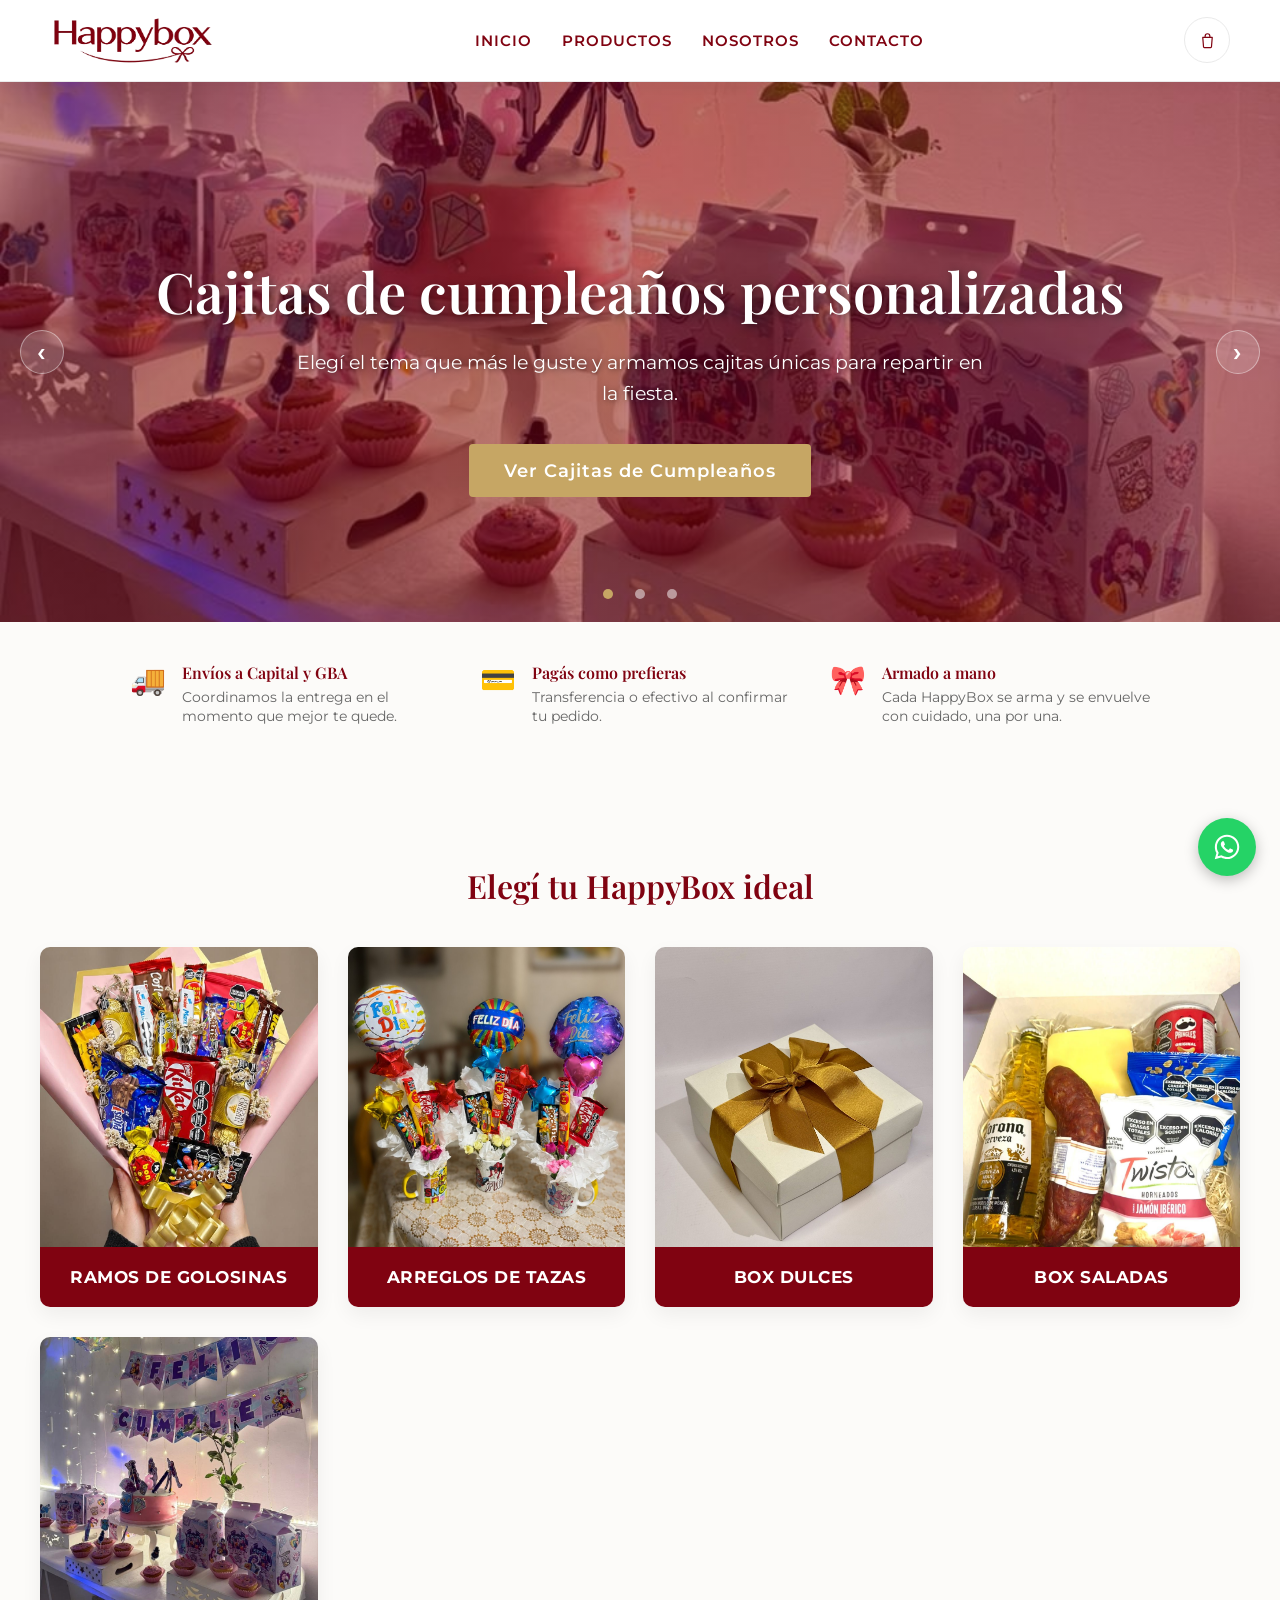
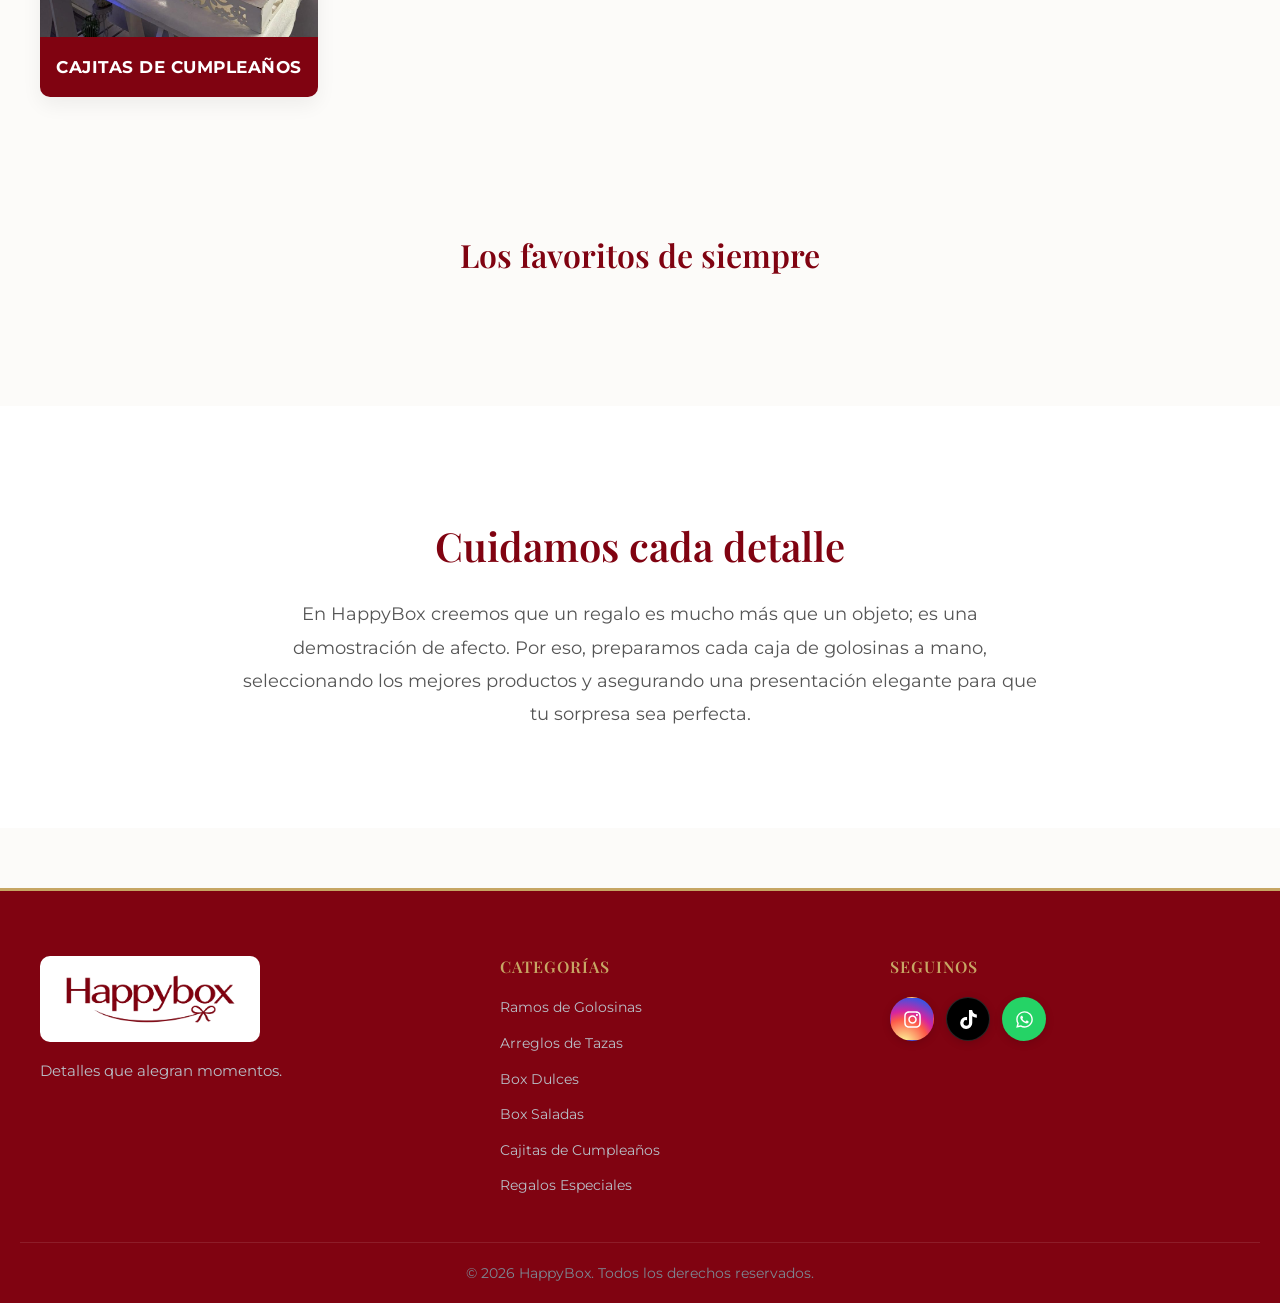
==== commit 42be6e74: "Saca los banners y el slide de Dia del Maestro Termino la promo: se elimina el slide del carrusel de" ====
--- a/index.html
+++ b/index.html
@@ -26,7 +26,7 @@
     <link href="https://fonts.googleapis.com/css2?family=Montserrat:wght@300;400;600&family=Playfair+Display:ital,wght@0,400;0,600;1,400&display=swap" rel="stylesheet">
 
     <!-- Vinculamos el archivo de estilos -->
-    <link rel="stylesheet" href="styles.css?v=30">
+    <link rel="stylesheet" href="styles.css?v=32">
 </head>
 <body>
 
@@ -68,14 +68,7 @@
          HERO CARRUSEL (BANNER PRINCIPAL)
          ========================================= -->
     <section class="hero-carrusel" id="hero-carrusel">
-        <div class="hero-slide hero-slide-maestro hero-slide-activo">
-            <div class="hero-contenido">
-                <h2>Regalá algo distinto este Día del Maestro</h2>
-                <p>Agenda 2027 + Box Dulce, armados juntos en una caja lista para sorprender.</p>
-                <a href="productos.html#cat-especiales" class="btn-hero">Ver Regalos Especiales</a>
-            </div>
-        </div>
-        <div class="hero-slide hero-slide-cumple">
+        <div class="hero-slide hero-slide-cumple hero-slide-activo">
             <div class="hero-contenido">
                 <h2>Cajitas de cumpleaños personalizadas</h2>
                 <p>Elegí el tema que más le guste y armamos cajitas únicas para repartir en la fiesta.</p>
@@ -104,7 +97,6 @@
             <button class="hero-punto hero-punto-activo" onclick="irASlideHero(0)" aria-label="Ir al slide 1"></button>
             <button class="hero-punto" onclick="irASlideHero(1)" aria-label="Ir al slide 2"></button>
             <button class="hero-punto" onclick="irASlideHero(2)" aria-label="Ir al slide 3"></button>
-            <button class="hero-punto" onclick="irASlideHero(3)" aria-label="Ir al slide 4"></button>
         </div>
     </section>
 
@@ -236,7 +228,7 @@
 
                 <label class="detalle-producto-extra" id="detalle-producto-extra-rosa">
                     <input type="checkbox" id="check-agregar-rosa">
-                    <img id="extra-rosa-imagen" src="" alt="">
+                    <img id="extra-rosa-imagen" src="" alt="" onclick="abrirLightboxExtra(event)">
                     <span class="detalle-producto-extra-texto">
                         Sumar <strong id="extra-rosa-nombre"></strong>
                         <span class="detalle-producto-extra-precio">+$<span id="extra-rosa-precio">0</span></span>
@@ -246,6 +238,11 @@
                 <button class="btn-agregar-modal" onclick="confirmarAgregarDesdeModal()">Agregar al carrito</button>
             </div>
         </div>
+    </div>
+
+    <!-- LIGHTBOX: ver más grande la foto del complemento (ej: rosa) -->
+    <div id="lightbox-extra" class="lightbox-overlay" onclick="cerrarLightboxExtra()">
+        <img id="lightbox-extra-imagen" src="" alt="">
     </div>
 
     <!-- =========================================
@@ -297,6 +294,6 @@
         </svg>
     </a>
 
-    <script src="script.js?v=19"></script>
+    <script src="script.js?v=20"></script>
 </body>
 </html>
--- a/styles.css
+++ b/styles.css
@@ -627,17 +627,44 @@
 }
 
 .detalle-producto-extra img {
-    width: 42px;
-    height: 42px;
+    width: 56px;
+    height: 56px;
     object-fit: cover;
     border-radius: 4px;
     flex-shrink: 0;
     background-color: var(--fondo-claro);
+    cursor: zoom-in;
 }
 
 .detalle-producto-extra-texto {
     font-size: 0.95rem;
     color: #444;
+}
+
+/* Lightbox simple para ver más grande la foto de un complemento (ej: la
+   miniatura de la rosa dentro del check de arriba) */
+.lightbox-overlay {
+    display: none;
+    position: fixed;
+    inset: 0;
+    background-color: rgba(0, 0, 0, 0.85);
+    z-index: 2000;
+    justify-content: center;
+    align-items: center;
+    padding: 30px;
+    box-sizing: border-box;
+    cursor: zoom-out;
+}
+
+.lightbox-overlay.lightbox-visible {
+    display: flex;
+}
+
+.lightbox-overlay img {
+    max-width: 90vw;
+    max-height: 90vh;
+    border-radius: 8px;
+    box-shadow: 0 20px 50px rgba(0, 0, 0, 0.4);
 }
 
 .detalle-producto-extra-precio {
@@ -808,28 +835,6 @@
 
 .hero-slide-dulces {
     background-image: linear-gradient(rgba(128, 3, 17, 0.5), rgba(128, 3, 17, 0.5)), url('box-dulces.jpg');
-}
-
-.hero-slide-maestro {
-    background-image: linear-gradient(rgba(128, 3, 17, 0.5), rgba(128, 3, 17, 0.5)), url('dia-del-maestro.jpg');
-}
-
-/* Banner promocional estático (sin rotación) para el catálogo: misma foto y
-   texto que el slide de Día del Maestro del home, pero fijo, sin flechas ni
-   puntos. Reusa .hero-contenido y .btn-hero para el texto y el botón. */
-.banner-promo {
-    display: flex;
-    justify-content: center;
-    align-items: center;
-    text-align: center;
-    color: white;
-    padding: 70px 20px;
-    background-size: cover;
-    background-position: center;
-}
-
-.banner-promo-maestro {
-    background-image: linear-gradient(rgba(128, 3, 17, 0.5), rgba(128, 3, 17, 0.5)), url('dia-del-maestro.jpg');
 }
 
 .hero-slide-activo {
@@ -1426,10 +1431,6 @@
         padding: 50px 20px;
     }
 
-    .banner-promo {
-        padding: 45px 20px;
-    }
-
     .hero-slide:not(.hero-slide-activo) {
         display: none; /* Sin esto, los slides ocultos (position:relative) igual ocupan alto */
     }
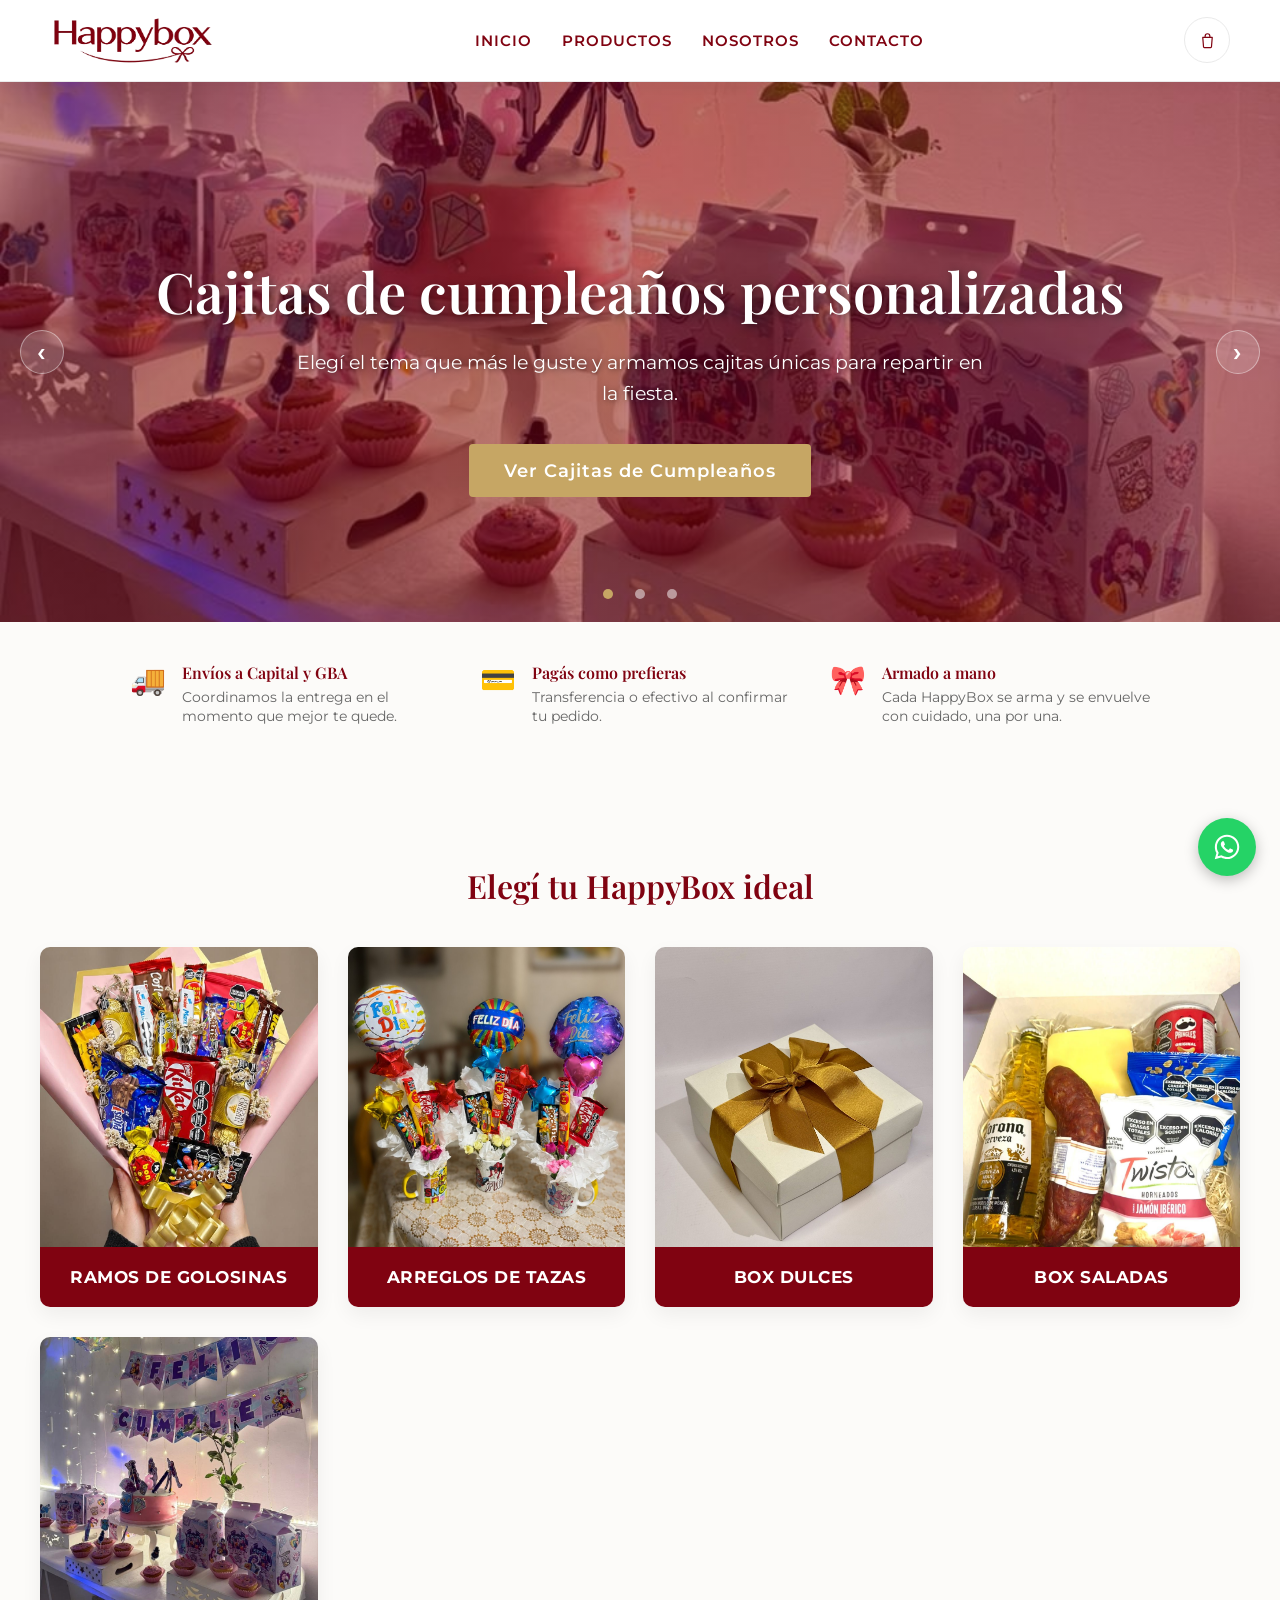
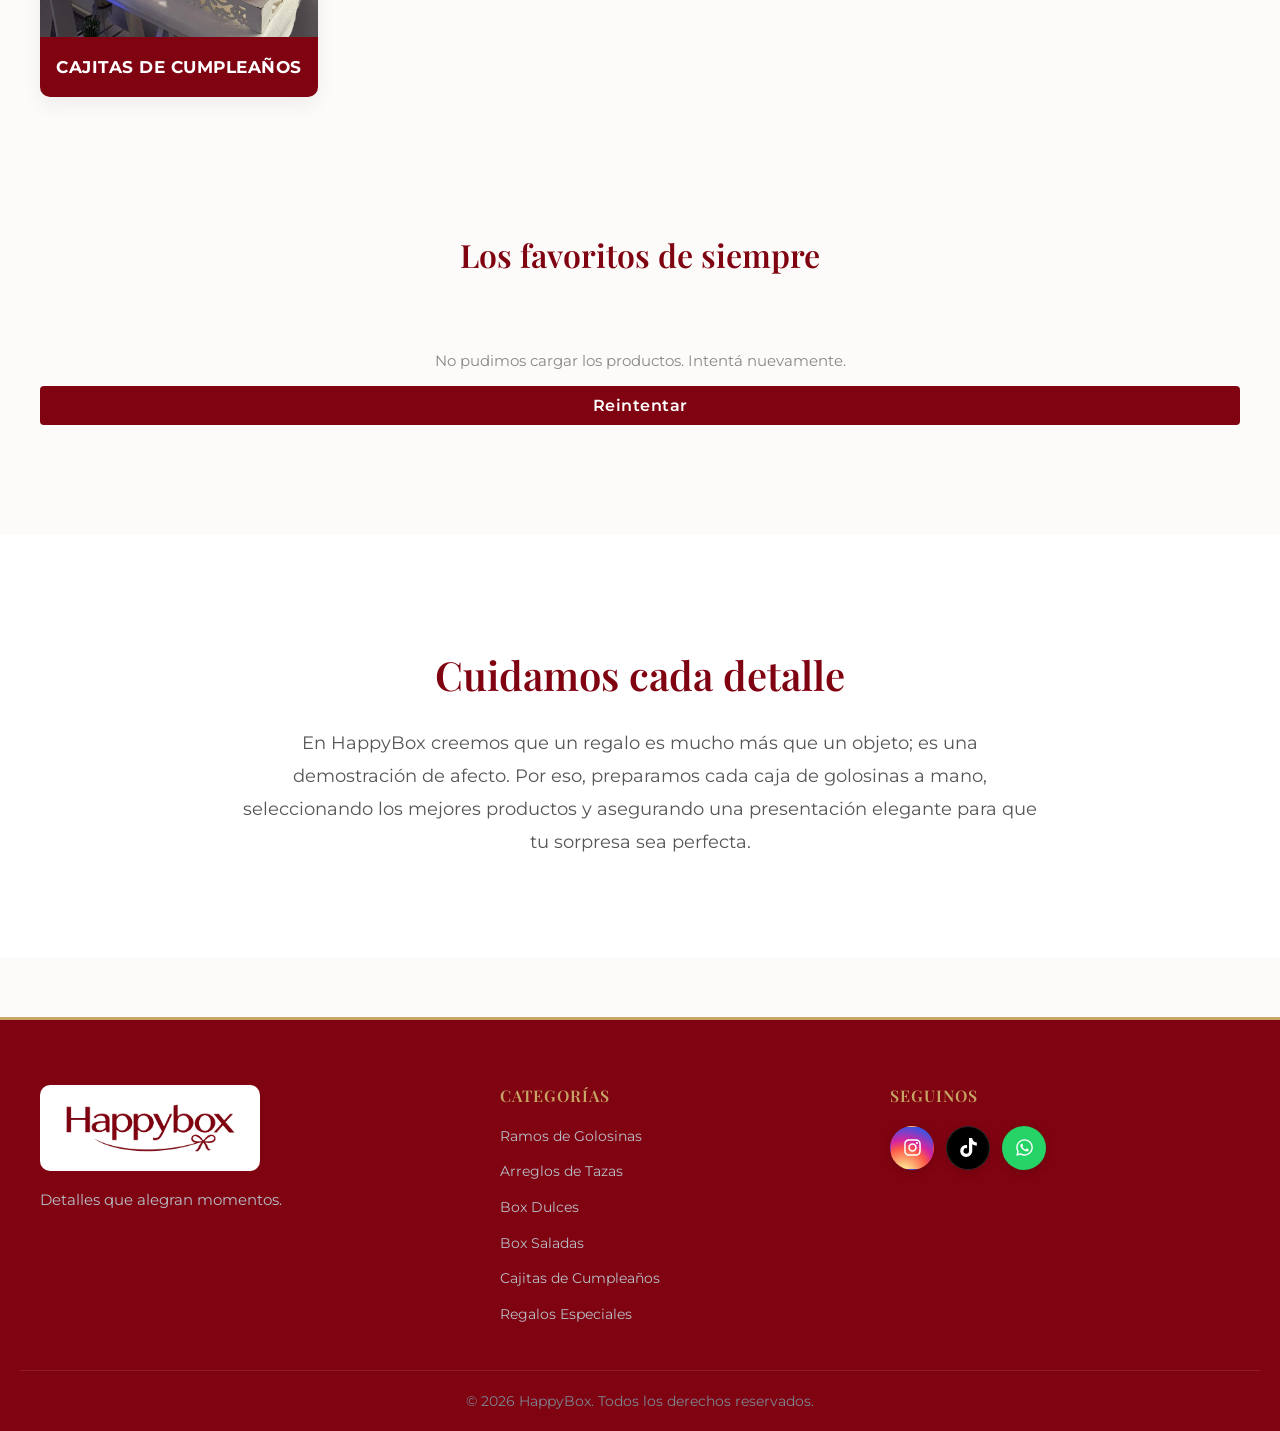
==== commit e35e11b1: "Mejora carrito, carga del catalogo y pedidos por WhatsApp" ====
--- a/index.html
+++ b/index.html
@@ -26,7 +26,7 @@
     <link href="https://fonts.googleapis.com/css2?family=Montserrat:wght@300;400;600&family=Playfair+Display:ital,wght@0,400;0,600;1,400&display=swap" rel="stylesheet">
 
     <!-- Vinculamos el archivo de estilos -->
-    <link rel="stylesheet" href="styles.css?v=32">
+    <link rel="stylesheet" href="styles.css?v=33">
 </head>
 <body>
 
@@ -294,6 +294,6 @@
         </svg>
     </a>
 
-    <script src="script.js?v=20"></script>
+    <script src="script.js?v=21"></script>
 </body>
 </html>
--- a/styles.css
+++ b/styles.css
@@ -8,6 +8,33 @@
     --dorado-oscuro: #ab8e53;
     --fondo-claro: #FCFBF9; /* Blanco apenas cálido */
     --texto-oscuro: #333333;
+}
+
+.btn-whatsapp:disabled {
+    opacity: 0.55;
+    cursor: not-allowed;
+}
+
+.aviso-carrito {
+    font-size: 0.85rem;
+    line-height: 1.5;
+    color: var(--bordo);
+}
+
+.aviso-carrito:empty { display: none; }
+
+.btn-reintentar {
+    background: var(--bordo);
+    color: white;
+    padding: 10px 20px;
+    border: 0;
+    border-radius: 4px;
+    cursor: pointer;
+}
+
+.tarjeta-producto:focus-visible {
+    outline: 3px solid var(--bordo);
+    outline-offset: 4px;
 }
 
 html {
@@ -1540,4 +1567,4 @@
         width: 25px;
         height: 25px;
     }
-}+}
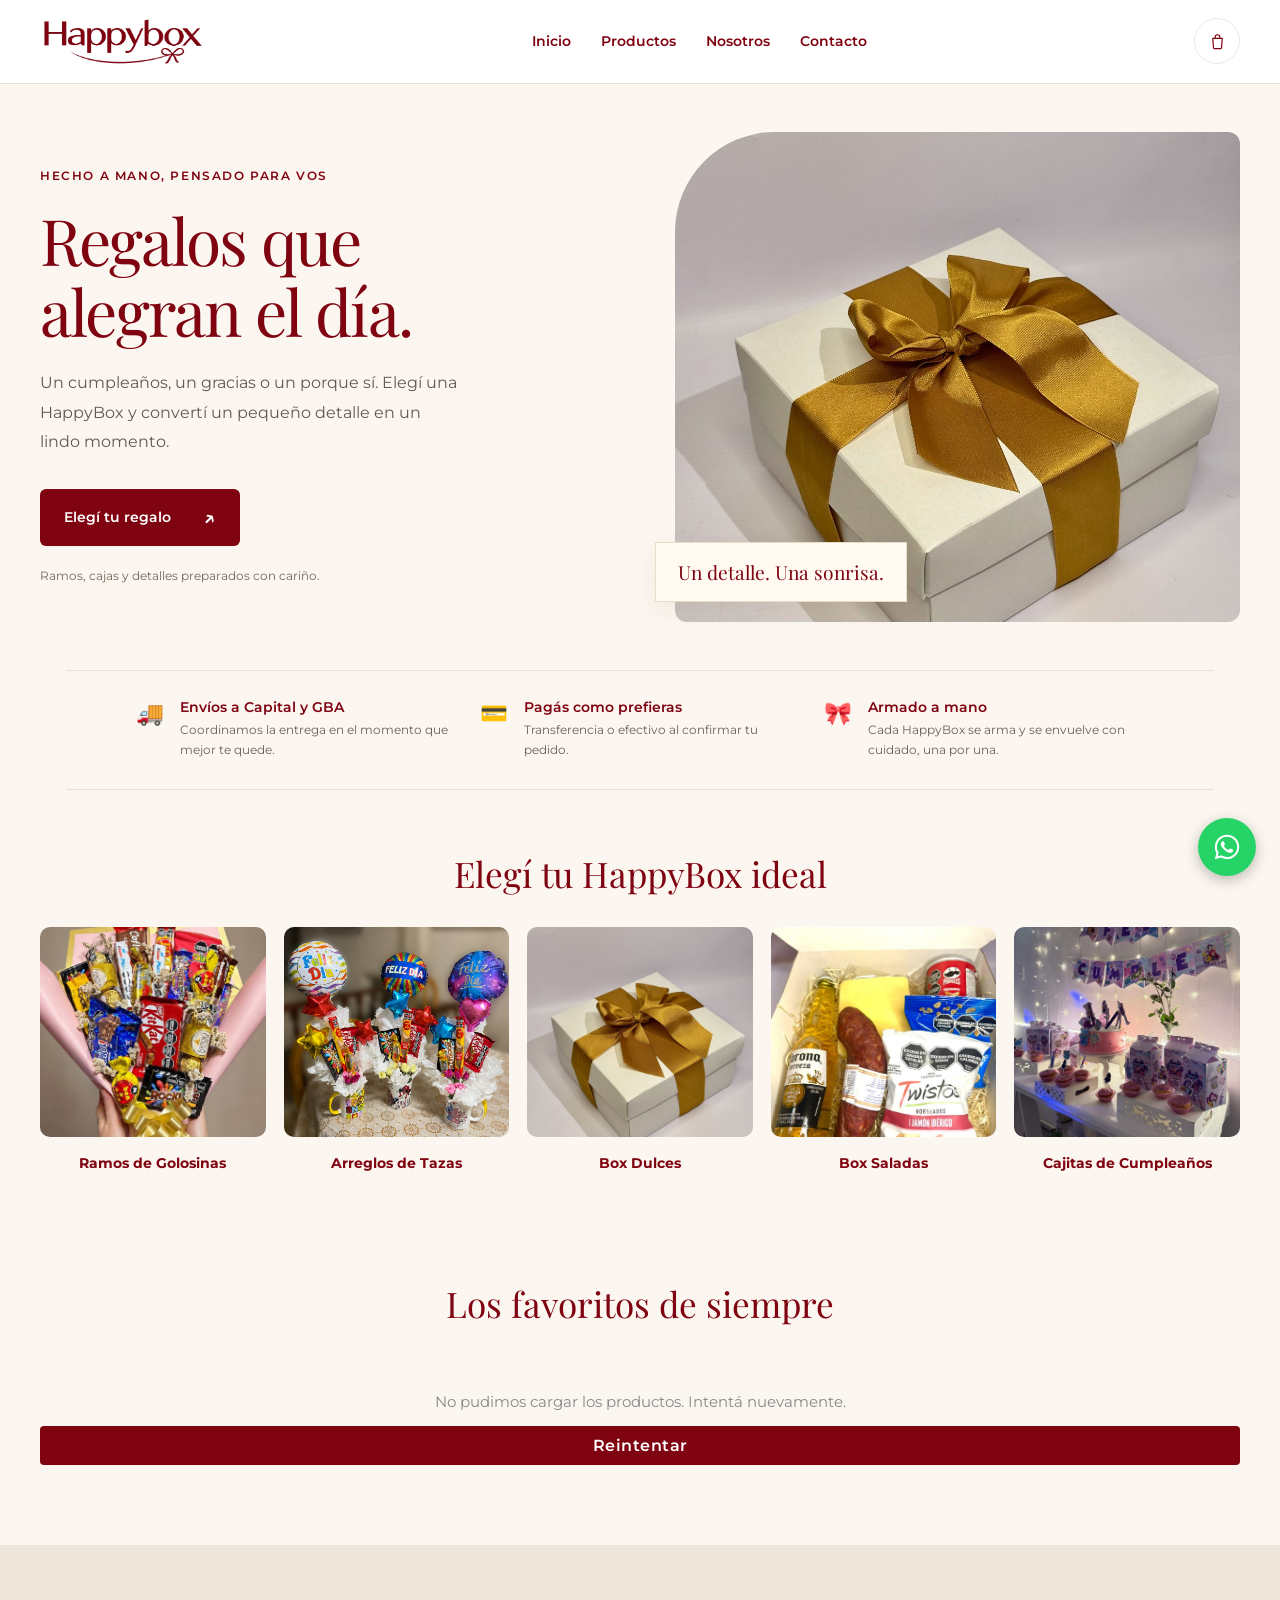
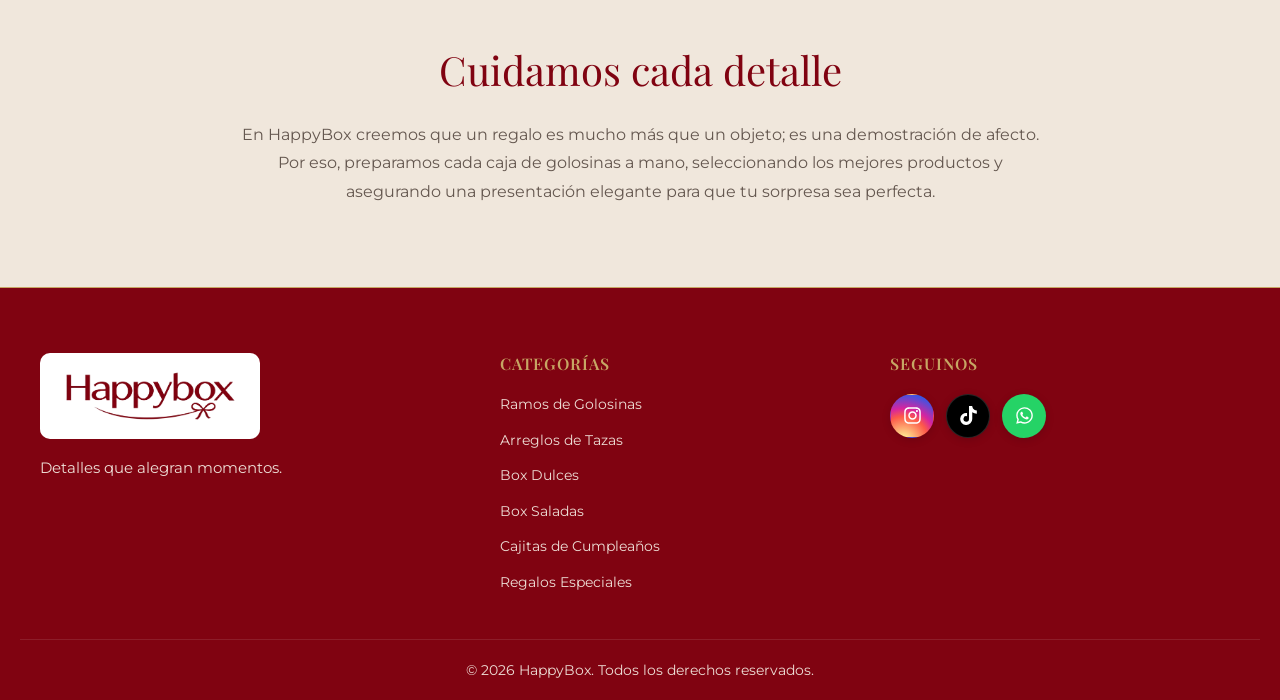
==== commit 391082ba: "Renueva portada y catalogo con estetica calida" ====
--- a/index.html
+++ b/index.html
@@ -26,15 +26,15 @@
     <link href="https://fonts.googleapis.com/css2?family=Montserrat:wght@300;400;600&family=Playfair+Display:ital,wght@0,400;0,600;1,400&display=swap" rel="stylesheet">
 
     <!-- Vinculamos el archivo de estilos -->
-    <link rel="stylesheet" href="styles.css?v=33">
+    <link rel="stylesheet" href="styles.css?v=34">
 </head>
 <body>
 
 <header class="cabecera-principal">
         <!-- Izquierda: Logo -->
-        <div class="logo-contenedor">
+        <a class="logo-contenedor" href="index.html" aria-label="HappyBox — Inicio">
             <img src="logo.png?v=2" alt="Happy Box" class="logo-cabecera">
-        </div>
+        </a>
 
         <!-- Centro: Botones de navegación (en celu, panel desplegable) -->
         <nav class="navegacion" id="navegacion-principal">
@@ -64,39 +64,18 @@
         </div>
     </header>
 
-<!-- =========================================
-         HERO CARRUSEL (BANNER PRINCIPAL)
-         ========================================= -->
-    <section class="hero-carrusel" id="hero-carrusel">
-        <div class="hero-slide hero-slide-cumple hero-slide-activo">
-            <div class="hero-contenido">
-                <h2>Cajitas de cumpleaños personalizadas</h2>
-                <p>Elegí el tema que más le guste y armamos cajitas únicas para repartir en la fiesta.</p>
-                <a href="productos.html#cat-cumpleanos" class="btn-hero">Ver Cajitas de Cumpleaños</a>
-            </div>
-        </div>
-        <div class="hero-slide hero-slide-ramo">
-            <div class="hero-contenido">
-                <h2>El ramo que se puede comer</h2>
-                <p>Cambiá las flores por golosinas: armamos tu ramo a mano, para cualquier ocasión.</p>
-                <a href="productos.html#cat-ramos" class="btn-hero">Ver Ramos de Golosinas</a>
-            </div>
-        </div>
-        <div class="hero-slide hero-slide-dulces">
-            <div class="hero-contenido">
-                <h2>Cajas dulces para regalar</h2>
-                <p>Una selección de golosinas armada a mano, lista para regalar en cualquier ocasión.</p>
-                <a href="productos.html#cat-dulces" class="btn-hero">Ver Box Dulces</a>
-            </div>
-        </div>
-
-        <button class="hero-flecha hero-flecha-izq" onclick="cambiarSlideHero(-1)" aria-label="Slide anterior">‹</button>
-        <button class="hero-flecha hero-flecha-der" onclick="cambiarSlideHero(1)" aria-label="Slide siguiente">›</button>
-
-        <div class="hero-puntos">
-            <button class="hero-punto hero-punto-activo" onclick="irASlideHero(0)" aria-label="Ir al slide 1"></button>
-            <button class="hero-punto" onclick="irASlideHero(1)" aria-label="Ir al slide 2"></button>
-            <button class="hero-punto" onclick="irASlideHero(2)" aria-label="Ir al slide 3"></button>
+<main>
+    <section class="portada" aria-labelledby="titulo-portada">
+        <div class="portada-texto">
+            <p class="sobre-titulo">Hecho a mano, pensado para vos</p>
+            <h1 id="titulo-portada">Regalos que<br>alegran el día.</h1>
+            <p class="portada-descripcion">Un cumpleaños, un gracias o un porque sí. Elegí una HappyBox y convertí un pequeño detalle en un lindo momento.</p>
+            <a href="productos.html" class="btn-portada">Elegí tu regalo <span aria-hidden="true">↗</span></a>
+            <p class="portada-nota">Ramos, cajas y detalles preparados con cariño.</p>
+        </div>
+        <div class="portada-foto">
+            <img src="box-dulces.jpg" alt="Caja de regalo HappyBox con un lazo dorado" fetchpriority="high" width="1200" height="1200">
+            <span class="portada-foto-nota">Un detalle. Una sonrisa.</span>
         </div>
     </section>
 
@@ -134,31 +113,31 @@
         <h2 class="categorias-titulo">Elegí tu HappyBox ideal</h2>
         <div class="categorias-grid">
             <a href="productos.html#cat-ramos" class="categoria-tile">
-                <img src="ramos-de-golosinas.jpg" alt="Ramos de Golosinas">
+                <img src="ramos-de-golosinas.jpg" alt="Ramos de Golosinas" loading="lazy">
                 <div class="categoria-tile-banner">
                     <h3>Ramos de Golosinas</h3>
                 </div>
             </a>
             <a href="productos.html#cat-tazas" class="categoria-tile">
-                <img src="arreglos-de-tazas.jpg" alt="Arreglos de Tazas">
+                <img src="arreglos-de-tazas.jpg" alt="Arreglos de Tazas" loading="lazy">
                 <div class="categoria-tile-banner">
                     <h3>Arreglos de Tazas</h3>
                 </div>
             </a>
             <a href="productos.html#cat-dulces" class="categoria-tile">
-                <img src="box-dulces.jpg" alt="Box Dulces">
+                <img src="box-dulces.jpg" alt="Box Dulces" loading="lazy">
                 <div class="categoria-tile-banner">
                     <h3>Box Dulces</h3>
                 </div>
             </a>
             <a href="productos.html#cat-saladas" class="categoria-tile">
-                <img src="box-saladas.jpg" alt="Box Saladas">
+                <img src="box-saladas.jpg" alt="Box Saladas" loading="lazy">
                 <div class="categoria-tile-banner">
                     <h3>Box Saladas</h3>
                 </div>
             </a>
             <a href="productos.html#cat-cumpleanos" class="categoria-tile">
-                <img src="cajitas-cumpleanos.jpg" alt="Cajitas de Cumpleaños" class="categoria-tile-img-cumpleanos">
+                <img src="cajitas-cumpleanos.jpg" alt="Cajitas de Cumpleaños" loading="lazy" class="categoria-tile-img-cumpleanos">
                 <div class="categoria-tile-banner">
                     <h3>Cajitas de Cumpleaños</h3>
                 </div>
@@ -183,6 +162,8 @@
             <p>En HappyBox creemos que un regalo es mucho más que un objeto; es una demostración de afecto. Por eso, preparamos cada caja de golosinas a mano, seleccionando los mejores productos y asegurando una presentación elegante para que tu sorpresa sea perfecta.</p>
         </div>
     </section>
+
+    </main>
 
     <!-- ESTO ES EL CARRITO SEPARADO (Modal) -->
     <div id="panel-carrito-overlay" class="panel-oculto">
@@ -218,7 +199,7 @@
             </div>
             <div class="detalle-producto-info">
                 <h2 id="detalle-producto-nombre"></h2>
-                <p id="detalle-producto-descripcion"></p>
+                <div id="detalle-producto-descripcion"></div>
                 <div class="detalle-producto-precio">$<span id="detalle-producto-precio">0</span></div>
                 <div class="detalle-producto-cantidad">
                     <button class="btn-cantidad" onclick="cambiarCantidadModal(-1)" aria-label="Restar uno">−</button>
@@ -294,6 +275,6 @@
         </svg>
     </a>
 
-    <script src="script.js?v=21"></script>
+    <script src="script.js?v=22"></script>
 </body>
 </html>
--- a/styles.css
+++ b/styles.css
@@ -6,7 +6,7 @@
     --bordo-oscuro: #5C020C;
     --dorado: #C6A664; /* Acento cálido, complementa al bordo */
     --dorado-oscuro: #ab8e53;
-    --fondo-claro: #FCFBF9; /* Blanco apenas cálido */
+    --fondo-claro: #FBF6EF; /* Crema cálido */
     --texto-oscuro: #333333;
 }
 
@@ -252,7 +252,7 @@
     left: 0;
     width: 100%;
     height: 100%;
-    background-color: rgba(128, 3, 17, 0.8);
+    background-color: rgba(51, 26, 24, 0.55);
     display: flex;
     justify-content: center;
     align-items: center;
@@ -1446,41 +1446,6 @@
 
 /* RESPONSIVE HERO Y FOOTER */
 @media (max-width: 768px) {
-    /* En celu el hero pasa a ser un banner chico, no ocupa media pantalla,
-       para que se llegue rápido a las categorías de más abajo */
-    .hero-carrusel {
-        height: auto;
-        min-height: 0;
-    }
-
-    .hero-slide {
-        position: relative;
-        padding: 50px 20px;
-    }
-
-    .hero-slide:not(.hero-slide-activo) {
-        display: none; /* Sin esto, los slides ocultos (position:relative) igual ocupan alto */
-    }
-
-    .hero-contenido h2 {
-        font-size: 1.7rem;
-        margin-bottom: 10px;
-    }
-
-    .hero-contenido p {
-        font-size: 0.9rem;
-        margin-bottom: 20px;
-    }
-
-    .btn-hero {
-        padding: 11px 26px;
-        font-size: 0.95rem;
-    }
-
-    .hero-puntos {
-        bottom: 14px;
-    }
-
     .contenedor-nosotros h2 {
         font-size: 2rem;
     }
@@ -1555,6 +1520,112 @@
     fill: white;
 }
 
+/* Identidad cálida: fotos protagonistas, fondos crema y acentos bordó. */
+.cabecera-principal { border-bottom-color: #e8ded2; box-shadow: none; padding: 16px max(24px, calc((100vw - 1200px) / 2)); }
+.navegacion a { text-transform: none; letter-spacing: 0; font-size: 0.9rem; }
+.navegacion a:hover { color: var(--bordo-oscuro); text-decoration: underline; text-underline-offset: 6px; }
+.logo-contenedor { text-decoration: none; }
+.badge-carrito { background: var(--bordo); }
+.sobre-titulo { color: var(--bordo); font-size: 0.75rem; font-weight: 600; letter-spacing: 1.6px; text-transform: uppercase; }
+.portada { max-width: 1200px; margin: 0 auto; padding: 48px 24px; display: grid; grid-template-columns: 1fr 1fr; align-items: center; gap: 70px; }
+.portada-texto { padding: 20px 0; }
+.portada h1 { font-size: clamp(2.8rem, 5vw, 4.6rem); line-height: 1.1; font-weight: 400; letter-spacing: -1.8px; margin: 22px 0; }
+.portada-descripcion { max-width: 420px; color: #64574f; font-size: 1rem; line-height: 1.85; }
+.btn-portada { display: inline-flex; gap: 32px; align-items: center; margin-top: 16px; background: var(--bordo); color: white; text-decoration: none; border-radius: 6px; padding: 16px 24px; font-size: 0.9rem; font-weight: 600; transition: background 0.2s, transform 0.2s; }
+.btn-portada:hover { background: var(--bordo-oscuro); transform: translateY(-2px); }
+.btn-portada span { font-size: 1.3rem; }
+.portada-nota { font-size: 0.75rem; color: #75665b; margin-top: 20px; line-height: 1.6; }
+.portada-foto { position: relative; min-width: 0; }
+.portada-foto img { width: 100%; height: 490px; display: block; object-fit: cover; border-radius: 100px 12px 12px 12px; }
+.portada-foto-nota { position: absolute; bottom: 20px; left: -20px; background: #fffaf2; color: var(--bordo); border: 1px solid #e9ddc9; padding: 16px 22px; font-family: 'Playfair Display', serif; font-size: 1.2rem; box-shadow: 0 8px 24px #502c1510; }
+.confianza-franja { padding: 28px 24px; border-top: 1px solid #e8ded2; border-bottom: 1px solid #e8ded2; gap: 24px; }
+.confianza-item h3 { font-family: 'Montserrat', sans-serif; font-size: 0.85rem; }
+.confianza-item p { color: #6b6058; font-size: 0.78rem; line-height: 1.65; }
+.confianza-icono { font-size: 1.4rem; }
+.categorias-home { padding: 60px 24px; }
+.categorias-titulo, .destacados-titulo { font-size: 2.2rem; font-weight: 400; margin: 0 0 30px; }
+.categorias-grid { grid-template-columns: repeat(5, minmax(0, 1fr)); gap: 18px; }
+.categoria-tile { background: transparent; box-shadow: none; border-radius: 0; }
+.categoria-tile img { height: 210px; border-radius: 10px; }
+.categoria-tile-banner { background: transparent; padding: 16px 4px; }
+.categoria-tile-banner h3 { color: var(--bordo); text-transform: none; letter-spacing: 0; font-size: 0.88rem; line-height: 1.5; }
+.categoria-tile:hover { transform: translateY(-3px); box-shadow: none; }
+.destacados-seccion { padding: 30px 24px 60px; }
+.destacados-grid { gap: 22px; }
+.tarjeta-producto, .destacado-tarjeta { background: #fffcf8; border: 1px solid #e9dfd3; border-radius: 12px; box-shadow: none; }
+.tarjeta-producto:hover, .destacado-tarjeta:hover { transform: translateY(-3px); box-shadow: 0 10px 25px #5b342610; }
+.tarjeta-producto img, .destacado-tarjeta img { display: block; background: #eee7de; }
+.producto-banner { background: #fffcf8; color: var(--bordo); padding: 18px 18px 44px; }
+.producto-banner h3 { color: var(--bordo); text-transform: none; letter-spacing: 0; line-height: 1.5; font-size: 0.92rem; font-weight: 600; }
+.producto-precio { color: #40322b; font-family: 'Montserrat', sans-serif; font-size: 1rem; font-weight: 600; display: inline-block; margin-top: 6px; }
+.tarjeta-producto::after, .destacado-tarjeta::after { content: 'Ver detalle ↗'; top: auto; left: 18px; right: auto; bottom: 14px; height: auto; width: auto; background: transparent; color: var(--bordo); opacity: 1; padding: 0; border-radius: 0; font-size: 0.72rem; }
+.nosotros { background: #f0e7dc; padding: 64px 24px; }
+.contenedor-nosotros h2 { font-weight: 400; }
+.contenedor-nosotros p { font-size: 1rem; color: #64574f; }
+.catalogo-hero { background: #f0e7dc; padding: 44px 24px; color: var(--bordo); }
+.catalogo-hero h1 { color: var(--bordo); font-weight: 400; font-size: 2.8rem; }
+.catalogo-hero p { color: #64574f; }
+.catalogo-hero .sobre-titulo { color: var(--bordo); font-size: 0.75rem; margin-bottom: 16px; }
+.categoria-subnav { gap: 10px; }
+.categoria-subnav a { color: var(--bordo); border-color: #d9c8b7; background: #fffaf3; padding: 10px 16px; letter-spacing: 0; font-size: 0.8rem; }
+.categoria-subnav a:hover { background: var(--bordo); border-color: var(--bordo); color: white; }
+.categoria-seccion { padding: 36px 0; border-color: #e8ded2; }
+.categoria-seccion h2 { font-weight: 400; }
+button:hover { background-color: var(--bordo-oscuro); }
+.panel-producto-modal { max-width: 880px; background: #fffcf8; border-radius: 16px; }
+.detalle-producto-imagen-wrap { width: 50%; background: #f0e7dc; }
+#detalle-producto-imagen { object-fit: contain; max-height: 75vh; }
+.detalle-producto-info { padding: 40px 32px; }
+.detalle-producto-precio { color: var(--bordo); font-family: 'Montserrat', sans-serif; font-size: 1.6rem; font-weight: 600; }
+.detalle-contenido-titulo { font-size: 0.75rem; font-weight: 600; color: var(--bordo); margin-top: 0; }
+.detalle-contenido-lista { padding-left: 18px; margin-top: 8px; font-size: 0.85rem; line-height: 1.9; }
+.btn-agregar-modal { border-radius: 6px; min-height: 48px; }
+.detalle-producto-extra-precio { color: #64574f; }
+.panel-carrito-modal { background: #fffcf8; border-radius: 16px; }
+.confirmacion-pedido { position: fixed; bottom: 28px; left: 50%; transform: translate(-50%, 16px); z-index: 2100; background: var(--bordo); color: white; padding: 16px 24px; border-radius: 8px; box-shadow: 0 6px 24px #502c1530; opacity: 0; visibility: hidden; transition: 0.2s; font-size: 0.85rem; white-space: nowrap; }
+.confirmacion-visible { opacity: 1; visibility: visible; transform: translate(-50%, 0); }
+footer { margin-top: 0; border-top-width: 1px; }
+.footer-marca p, .footer-lista li, .footer-lista-links a, .footer-bottom { color: #edddd5; }
+:is(a, button, input):focus-visible { outline: 3px solid #ab8e53; outline-offset: 4px; }
+
+@media (max-width: 900px) {
+    .portada { gap: 32px; }
+    .portada-foto img { height: 410px; }
+    .categorias-grid { grid-template-columns: repeat(3, minmax(0, 1fr)); }
+}
+@media (max-width: 768px) {
+    .cabecera-principal { padding: 12px 20px; }
+    .portada { padding: 28px 20px 32px; grid-template-columns: 1fr; gap: 24px; }
+    .portada-texto { padding: 0; }
+    .portada h1 { font-size: 2.8rem; margin: 14px 0; letter-spacing: -1px; }
+    .portada-descripcion { font-size: 0.9rem; line-height: 1.7; }
+    .portada-nota { margin-bottom: 0; }
+    .portada-foto img { height: 280px; border-radius: 48px 8px 8px 8px; }
+    .portada-foto-nota { left: 12px; bottom: 12px; padding: 10px 16px; font-size: 1rem; }
+    .confianza-franja { padding: 22px 20px; gap: 18px; }
+    .confianza-item { max-width: none; }
+    .categorias-home, .destacados-seccion { padding: 36px 20px; }
+    .categorias-titulo, .destacados-titulo { font-size: 1.7rem; margin-bottom: 24px; }
+    .categorias-grid { grid-template-columns: repeat(2, minmax(0, 1fr)); gap: 16px; }
+    .categoria-tile img { height: 180px; }
+    .categoria-tile-banner h3 { font-size: 0.8rem; }
+    .destacado-tarjeta { min-width: 0; max-width: none; width: 100%; flex: 1 1 100%; }
+    .destacado-tarjeta img { height: 260px; }
+    .catalogo-hero { padding: 32px 20px; }
+    .catalogo-hero h1 { font-size: 2.1rem; }
+    .contenedor { margin: 16px auto; padding: 0 20px; }
+    .panel-producto-modal { flex-direction: column; }
+    .detalle-producto-imagen-wrap { width: 100%; }
+    #detalle-producto-imagen { height: 270px; }
+    .detalle-producto-info { padding: 24px; }
+    .nosotros { padding: 40px 20px; }
+    .confirmacion-pedido { bottom: 80px; }
+}
+@media (prefers-reduced-motion: reduce) {
+    html { scroll-behavior: auto; }
+    *, *::before, *::after { transition: none !important; }
+}
+
 @media (max-width: 768px) {
     .boton-whatsapp-flotante {
         bottom: 16px;
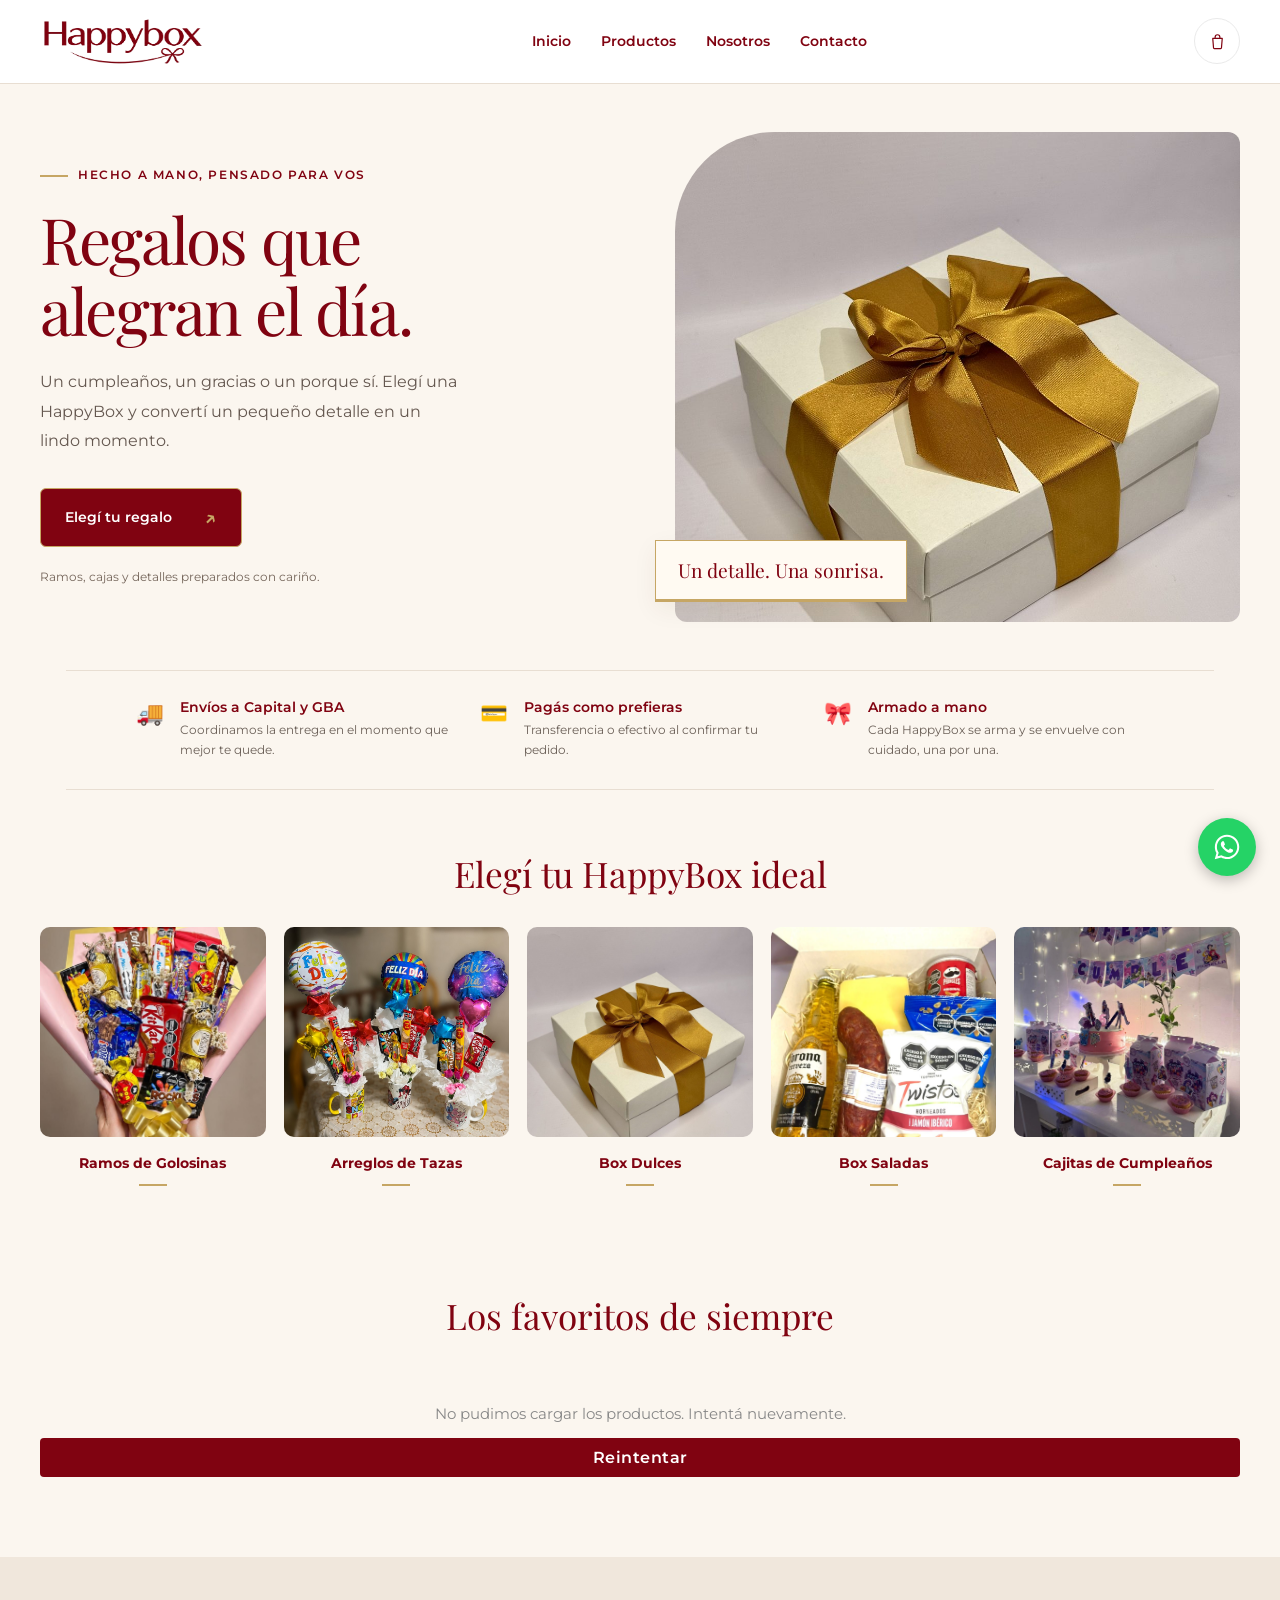
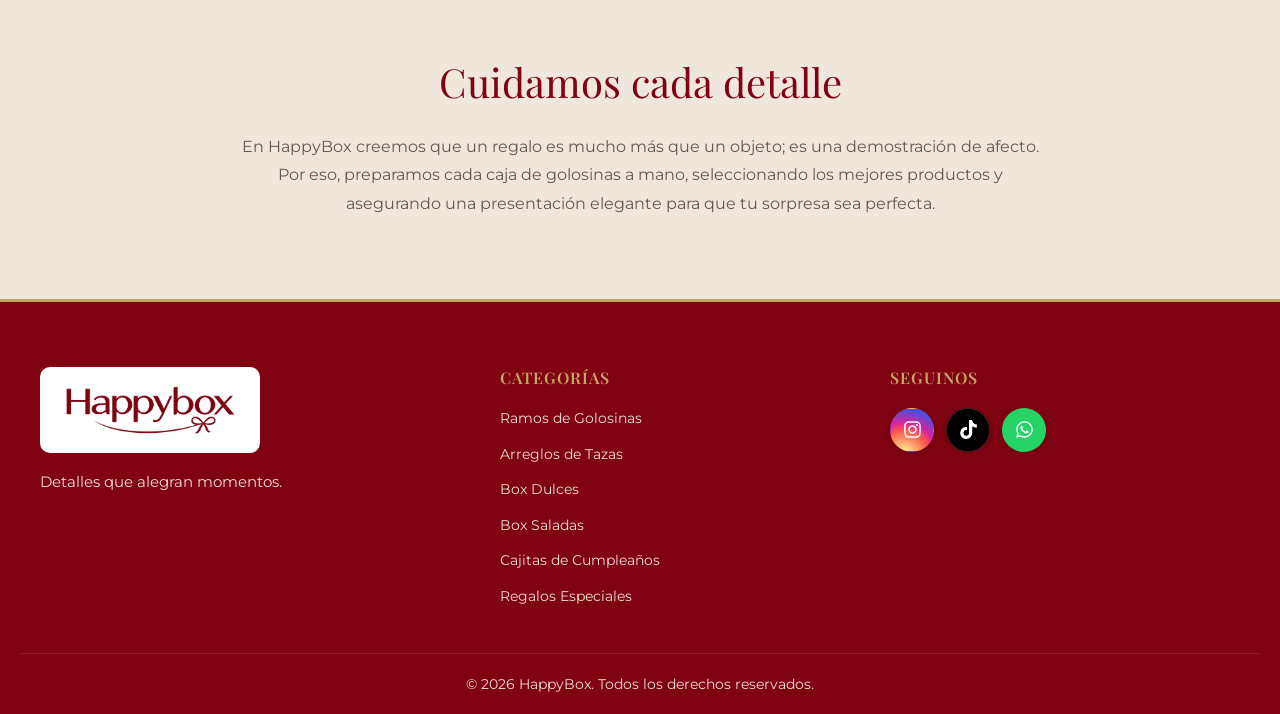
==== commit 3208daf3: "Recupera acentos dorados de HappyBox" ====
--- a/index.html
+++ b/index.html
@@ -26,7 +26,7 @@
     <link href="https://fonts.googleapis.com/css2?family=Montserrat:wght@300;400;600&family=Playfair+Display:ital,wght@0,400;0,600;1,400&display=swap" rel="stylesheet">
 
     <!-- Vinculamos el archivo de estilos -->
-    <link rel="stylesheet" href="styles.css?v=34">
+    <link rel="stylesheet" href="styles.css?v=35">
 </head>
 <body>
 
--- a/styles.css
+++ b/styles.css
@@ -5,7 +5,7 @@
     --bordo: #800311; /* Color principal de marca, tomado del logo */
     --bordo-oscuro: #5C020C;
     --dorado: #C6A664; /* Acento cálido, complementa al bordo */
-    --dorado-oscuro: #ab8e53;
+    --dorado-oscuro: #806323;
     --fondo-claro: #FBF6EF; /* Crema cálido */
     --texto-oscuro: #333333;
 }
@@ -1525,19 +1525,19 @@
 .navegacion a { text-transform: none; letter-spacing: 0; font-size: 0.9rem; }
 .navegacion a:hover { color: var(--bordo-oscuro); text-decoration: underline; text-underline-offset: 6px; }
 .logo-contenedor { text-decoration: none; }
-.badge-carrito { background: var(--bordo); }
+.badge-carrito { background: var(--dorado); color: var(--bordo-oscuro); }
 .sobre-titulo { color: var(--bordo); font-size: 0.75rem; font-weight: 600; letter-spacing: 1.6px; text-transform: uppercase; }
 .portada { max-width: 1200px; margin: 0 auto; padding: 48px 24px; display: grid; grid-template-columns: 1fr 1fr; align-items: center; gap: 70px; }
 .portada-texto { padding: 20px 0; }
 .portada h1 { font-size: clamp(2.8rem, 5vw, 4.6rem); line-height: 1.1; font-weight: 400; letter-spacing: -1.8px; margin: 22px 0; }
 .portada-descripcion { max-width: 420px; color: #64574f; font-size: 1rem; line-height: 1.85; }
-.btn-portada { display: inline-flex; gap: 32px; align-items: center; margin-top: 16px; background: var(--bordo); color: white; text-decoration: none; border-radius: 6px; padding: 16px 24px; font-size: 0.9rem; font-weight: 600; transition: background 0.2s, transform 0.2s; }
+.btn-portada { display: inline-flex; gap: 32px; align-items: center; margin-top: 16px; background: var(--bordo); color: white; border: 1px solid var(--dorado); text-decoration: none; border-radius: 6px; padding: 16px 24px; font-size: 0.9rem; font-weight: 600; transition: background 0.2s, transform 0.2s; }
 .btn-portada:hover { background: var(--bordo-oscuro); transform: translateY(-2px); }
-.btn-portada span { font-size: 1.3rem; }
+.btn-portada span { font-size: 1.3rem; color: var(--dorado); }
 .portada-nota { font-size: 0.75rem; color: #75665b; margin-top: 20px; line-height: 1.6; }
 .portada-foto { position: relative; min-width: 0; }
 .portada-foto img { width: 100%; height: 490px; display: block; object-fit: cover; border-radius: 100px 12px 12px 12px; }
-.portada-foto-nota { position: absolute; bottom: 20px; left: -20px; background: #fffaf2; color: var(--bordo); border: 1px solid #e9ddc9; padding: 16px 22px; font-family: 'Playfair Display', serif; font-size: 1.2rem; box-shadow: 0 8px 24px #502c1510; }
+.portada-foto-nota { position: absolute; bottom: 20px; left: -20px; background: #fffaf2; color: var(--bordo); border: 1px solid var(--dorado); border-bottom-width: 3px; padding: 16px 22px; font-family: 'Playfair Display', serif; font-size: 1.2rem; box-shadow: 0 8px 24px #502c1510; }
 .confianza-franja { padding: 28px 24px; border-top: 1px solid #e8ded2; border-bottom: 1px solid #e8ded2; gap: 24px; }
 .confianza-item h3 { font-family: 'Montserrat', sans-serif; font-size: 0.85rem; }
 .confianza-item p { color: #6b6058; font-size: 0.78rem; line-height: 1.65; }
@@ -1557,7 +1557,7 @@
 .tarjeta-producto img, .destacado-tarjeta img { display: block; background: #eee7de; }
 .producto-banner { background: #fffcf8; color: var(--bordo); padding: 18px 18px 44px; }
 .producto-banner h3 { color: var(--bordo); text-transform: none; letter-spacing: 0; line-height: 1.5; font-size: 0.92rem; font-weight: 600; }
-.producto-precio { color: #40322b; font-family: 'Montserrat', sans-serif; font-size: 1rem; font-weight: 600; display: inline-block; margin-top: 6px; }
+.producto-precio { color: var(--dorado-oscuro); font-family: 'Montserrat', sans-serif; font-size: 1rem; font-weight: 600; display: inline-block; margin-top: 6px; }
 .tarjeta-producto::after, .destacado-tarjeta::after { content: 'Ver detalle ↗'; top: auto; left: 18px; right: auto; bottom: 14px; height: auto; width: auto; background: transparent; color: var(--bordo); opacity: 1; padding: 0; border-radius: 0; font-size: 0.72rem; }
 .nosotros { background: #f0e7dc; padding: 64px 24px; }
 .contenedor-nosotros h2 { font-weight: 400; }
@@ -1576,7 +1576,7 @@
 .detalle-producto-imagen-wrap { width: 50%; background: #f0e7dc; }
 #detalle-producto-imagen { object-fit: contain; max-height: 75vh; }
 .detalle-producto-info { padding: 40px 32px; }
-.detalle-producto-precio { color: var(--bordo); font-family: 'Montserrat', sans-serif; font-size: 1.6rem; font-weight: 600; }
+.detalle-producto-precio { color: var(--dorado-oscuro); font-family: 'Montserrat', sans-serif; font-size: 1.6rem; font-weight: 600; }
 .detalle-contenido-titulo { font-size: 0.75rem; font-weight: 600; color: var(--bordo); margin-top: 0; }
 .detalle-contenido-lista { padding-left: 18px; margin-top: 8px; font-size: 0.85rem; line-height: 1.9; }
 .btn-agregar-modal { border-radius: 6px; min-height: 48px; }
@@ -1584,7 +1584,7 @@
 .panel-carrito-modal { background: #fffcf8; border-radius: 16px; }
 .confirmacion-pedido { position: fixed; bottom: 28px; left: 50%; transform: translate(-50%, 16px); z-index: 2100; background: var(--bordo); color: white; padding: 16px 24px; border-radius: 8px; box-shadow: 0 6px 24px #502c1530; opacity: 0; visibility: hidden; transition: 0.2s; font-size: 0.85rem; white-space: nowrap; }
 .confirmacion-visible { opacity: 1; visibility: visible; transform: translate(-50%, 0); }
-footer { margin-top: 0; border-top-width: 1px; }
+footer { margin-top: 0; border-top: 3px solid var(--dorado); }
 .footer-marca p, .footer-lista li, .footer-lista-links a, .footer-bottom { color: #edddd5; }
 :is(a, button, input):focus-visible { outline: 3px solid #ab8e53; outline-offset: 4px; }
 
@@ -1639,3 +1639,9 @@
         height: 25px;
     }
 }
+
+/* Acentos dorados de HappyBox sobre la base crema y bordó. */
+.sobre-titulo::before { content: ""; display: inline-block; width: 28px; height: 2px; background: var(--dorado); margin-right: 10px; vertical-align: middle; }
+.producto-banner { border-top: 2px solid var(--dorado); }
+.categoria-tile-banner h3::after { content: ""; display: block; width: 28px; height: 2px; margin: 10px auto 0; background: var(--dorado); }
+.btn-agregar-modal { border: 1px solid var(--dorado); }
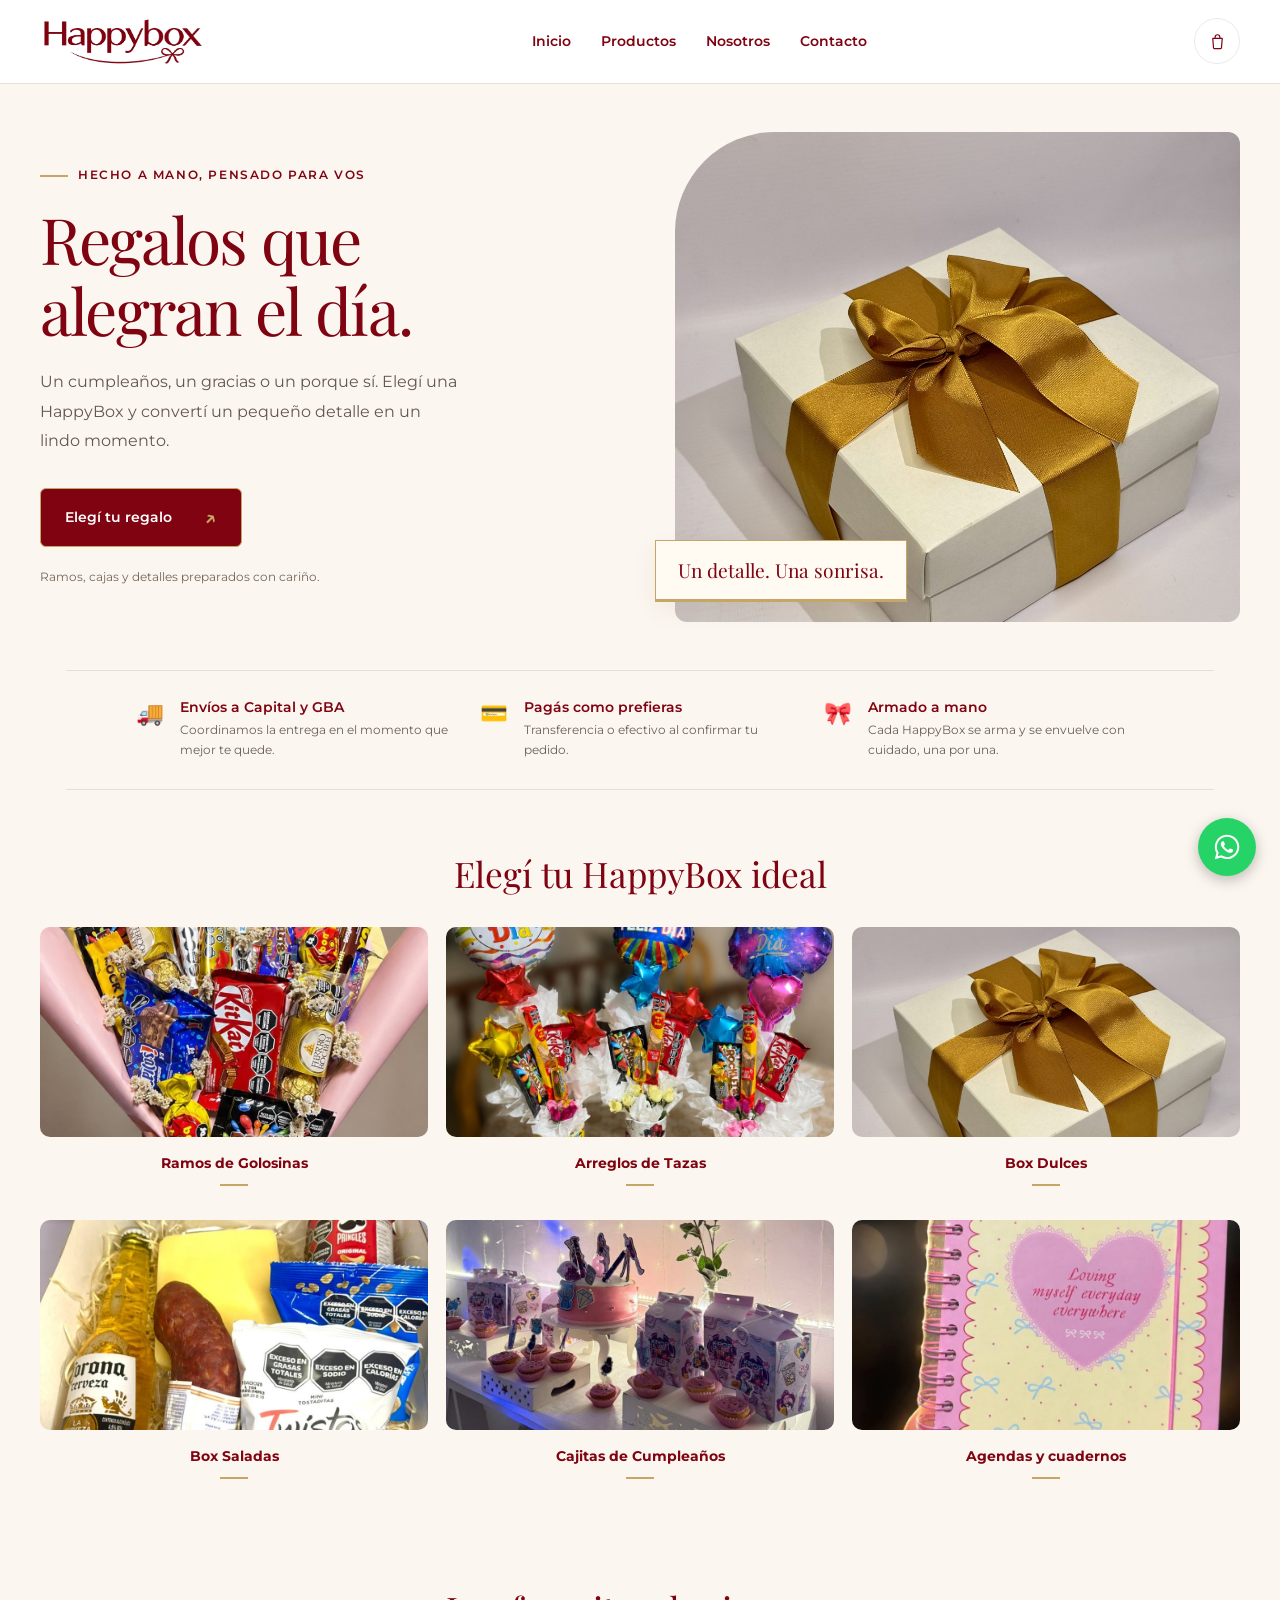
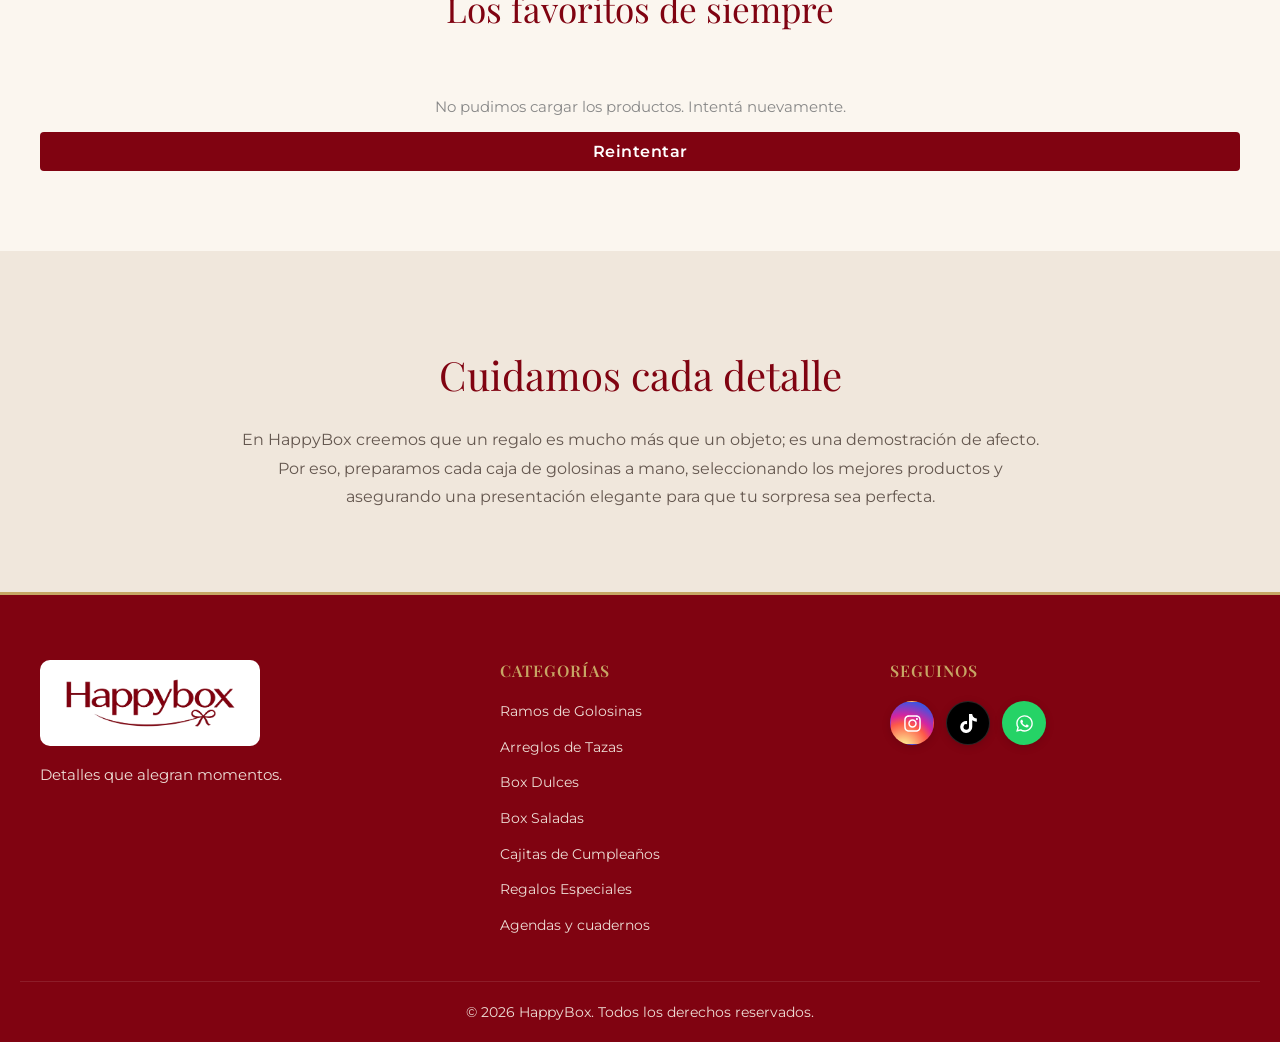
==== commit c26ef4a7: "Agrega agendas 2027 y cuadernos A5 con seleccion de modelos" ====
--- a/index.html
+++ b/index.html
@@ -26,7 +26,7 @@
     <link href="https://fonts.googleapis.com/css2?family=Montserrat:wght@300;400;600&family=Playfair+Display:ital,wght@0,400;0,600;1,400&display=swap" rel="stylesheet">
 
     <!-- Vinculamos el archivo de estilos -->
-    <link rel="stylesheet" href="styles.css?v=35">
+    <link rel="stylesheet" href="styles.css?v=36">
 </head>
 <body>
 
@@ -142,6 +142,10 @@
                     <h3>Cajitas de Cumpleaños</h3>
                 </div>
             </a>
+            <a href="productos.html#cat-papeleria" class="categoria-tile categoria-papeleria">
+                <img src="assets/papeleria/agenda-corazon-lazos.jpg" alt="Agenda 2027 rosa con corazón y lazos" loading="lazy">
+                <div class="categoria-tile-banner"><h3>Agendas y cuadernos</h3></div>
+            </a>
         </div>
     </section>
 
@@ -201,6 +205,7 @@
                 <h2 id="detalle-producto-nombre"></h2>
                 <div id="detalle-producto-descripcion"></div>
                 <div class="detalle-producto-precio">$<span id="detalle-producto-precio">0</span></div>
+                <div id="detalle-variantes" class="detalle-variantes" hidden></div>
                 <div class="detalle-producto-cantidad">
                     <button class="btn-cantidad" onclick="cambiarCantidadModal(-1)" aria-label="Restar uno">−</button>
                     <span id="detalle-producto-cantidad">1</span>
@@ -245,6 +250,7 @@
                     <li><a href="productos.html#cat-saladas">Box Saladas</a></li>
                     <li><a href="productos.html#cat-cumpleanos">Cajitas de Cumpleaños</a></li>
                     <li><a href="productos.html#cat-especiales">Regalos Especiales</a></li>
+                    <li><a href="productos.html#cat-papeleria">Agendas y cuadernos</a></li>
                 </ul>
             </div>
             <div class="footer-columna" id="pie-contacto">
@@ -275,6 +281,6 @@
         </svg>
     </a>
 
-    <script src="script.js?v=22"></script>
+    <script src="script.js?v=23"></script>
 </body>
 </html>
--- a/styles.css
+++ b/styles.css
@@ -1645,3 +1645,34 @@
 .producto-banner { border-top: 2px solid var(--dorado); }
 .categoria-tile-banner h3::after { content: ""; display: block; width: 28px; height: 2px; margin: 10px auto 0; background: var(--dorado); }
 .btn-agregar-modal { border: 1px solid var(--dorado); }
+
+/* Papelería y selector de modelos: una ficha, varias opciones. */
+.categorias-grid { grid-template-columns: repeat(3, minmax(0, 1fr)); }
+.categoria-papeleria img { object-position: center 65%; }
+.seccion-papeleria { max-width: 1170px; margin: 0 auto; padding: 40px 24px 60px; }
+.seccion-papeleria > .sobre-titulo, .papeleria-intro { text-align: center; }
+.seccion-papeleria h2 { margin-bottom: 14px; }
+.papeleria-intro { color: #64574f; line-height: 1.7; margin: 0 0 32px; font-size: 0.9rem; }
+.producto-modelos { display: block; font-size: 0.75rem; color: #64574f; margin-top: 10px; line-height: 1.5; }
+.tarjeta-papeleria img { height: 320px; object-fit: contain; }
+.detalle-variantes { margin: 0 0 20px; }
+.variantes-titulo { font-size: 0.85rem; color: var(--bordo); font-weight: 600; margin: 0 0 12px; }
+.variantes-opciones { display: grid; grid-template-columns: repeat(3, minmax(0, 1fr)); gap: 8px; }
+.variante-opcion { background: #fffaf3; color: #55443a; border: 1px solid #ded1c2; border-radius: 8px; padding: 5px; width: 100%; letter-spacing: 0; text-align: center; font-size: 0.68rem; line-height: 1.4; display: flex; flex-direction: column; align-items: center; gap: 6px; }
+.variante-opcion img { width: 100%; height: 86px; object-fit: cover; object-position: center 65%; border-radius: 4px; }
+.variante-opcion:hover { background: #f0e7dc; color: var(--bordo); border-color: var(--dorado); }
+.variante-opcion[aria-pressed="true"] { border: 2px solid var(--bordo); padding: 4px; background: #f0e7dc; color: var(--bordo); box-shadow: 0 0 0 1px var(--dorado); }
+.variante-seleccionada { margin: 12px 0 0; font-size: 0.75rem; color: var(--bordo); line-height: 1.6; }
+.btn-agregar-modal:disabled { opacity: 0.55; cursor: not-allowed; }
+.producto-con-variantes .panel-producto-modal { max-width: 980px; }
+.producto-con-variantes #detalle-producto-imagen { object-fit: contain; height: 100%; max-height: 80vh; }
+.producto-con-variantes .detalle-producto-info { padding: 30px 24px; }
+.producto-con-variantes .detalle-producto-precio { margin-bottom: 20px; }
+@media (max-width: 768px) {
+    .categorias-grid { grid-template-columns: repeat(2, minmax(0, 1fr)); }
+    .tarjeta-papeleria img { height: 300px; }
+    .seccion-papeleria { padding: 32px 20px; }
+    .producto-con-variantes #detalle-producto-imagen { height: 300px; }
+    .producto-con-variantes .detalle-producto-imagen-wrap { min-height: 300px; }
+    .variante-opcion img { height: 80px; }
+}
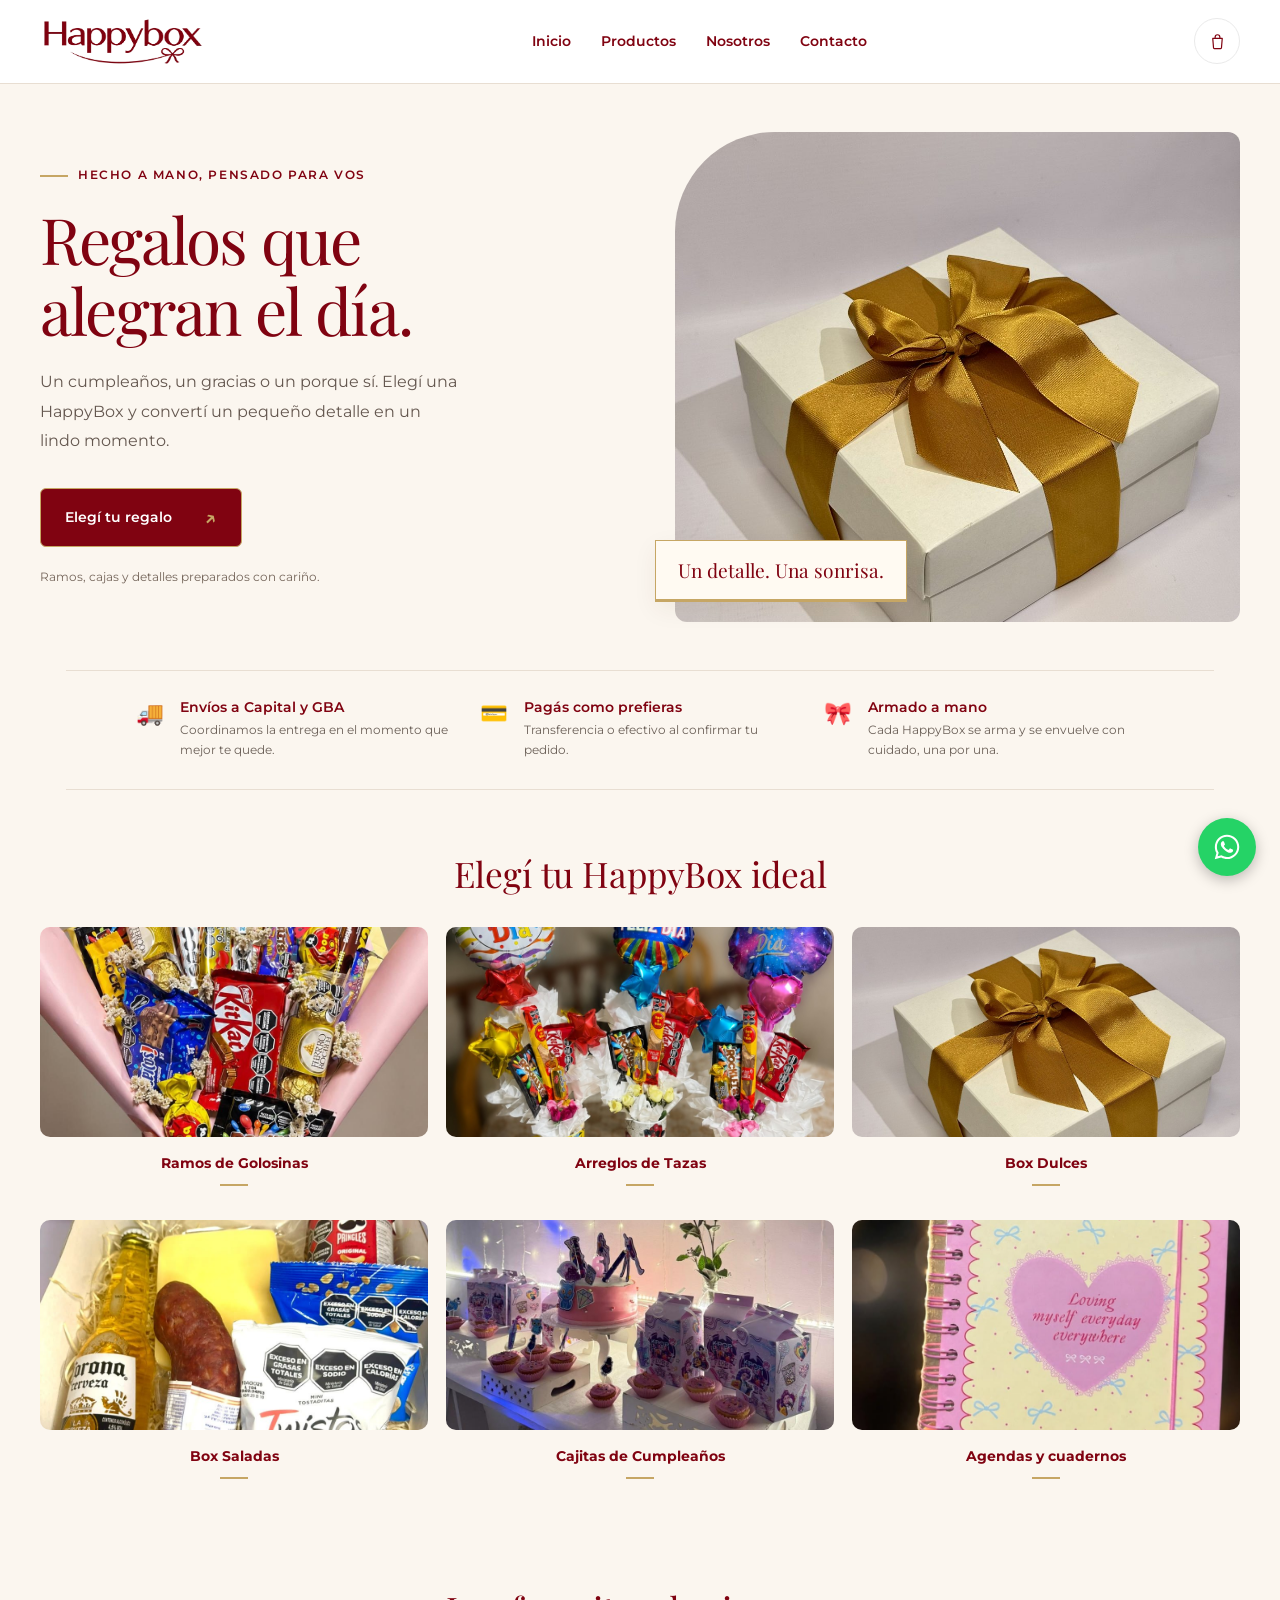
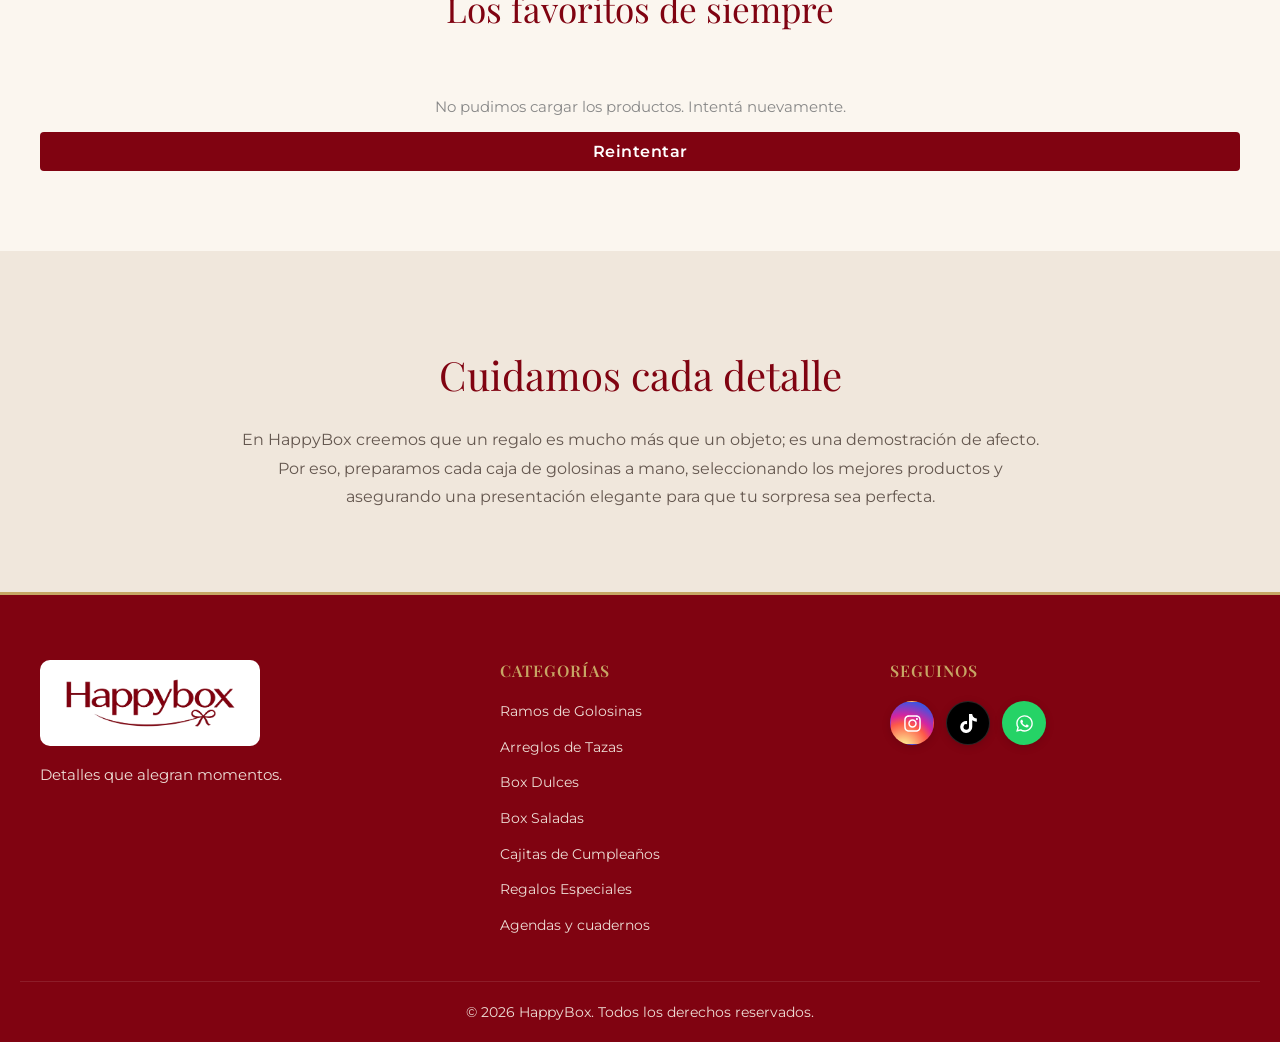
==== commit 8295fbb3: "Recorta franja inferior de las fotos de papeleria" ====
--- a/index.html
+++ b/index.html
@@ -143,7 +143,7 @@
                 </div>
             </a>
             <a href="productos.html#cat-papeleria" class="categoria-tile categoria-papeleria">
-                <img src="assets/papeleria/agenda-corazon-lazos.jpg" alt="Agenda 2027 rosa con corazón y lazos" loading="lazy">
+                <img src="assets/papeleria/agenda-corazon-lazos-recorte.jpg" alt="Agenda 2027 rosa con corazón y lazos" loading="lazy">
                 <div class="categoria-tile-banner"><h3>Agendas y cuadernos</h3></div>
             </a>
         </div>
@@ -281,6 +281,6 @@
         </svg>
     </a>
 
-    <script src="script.js?v=23"></script>
+    <script src="script.js?v=24"></script>
 </body>
 </html>
